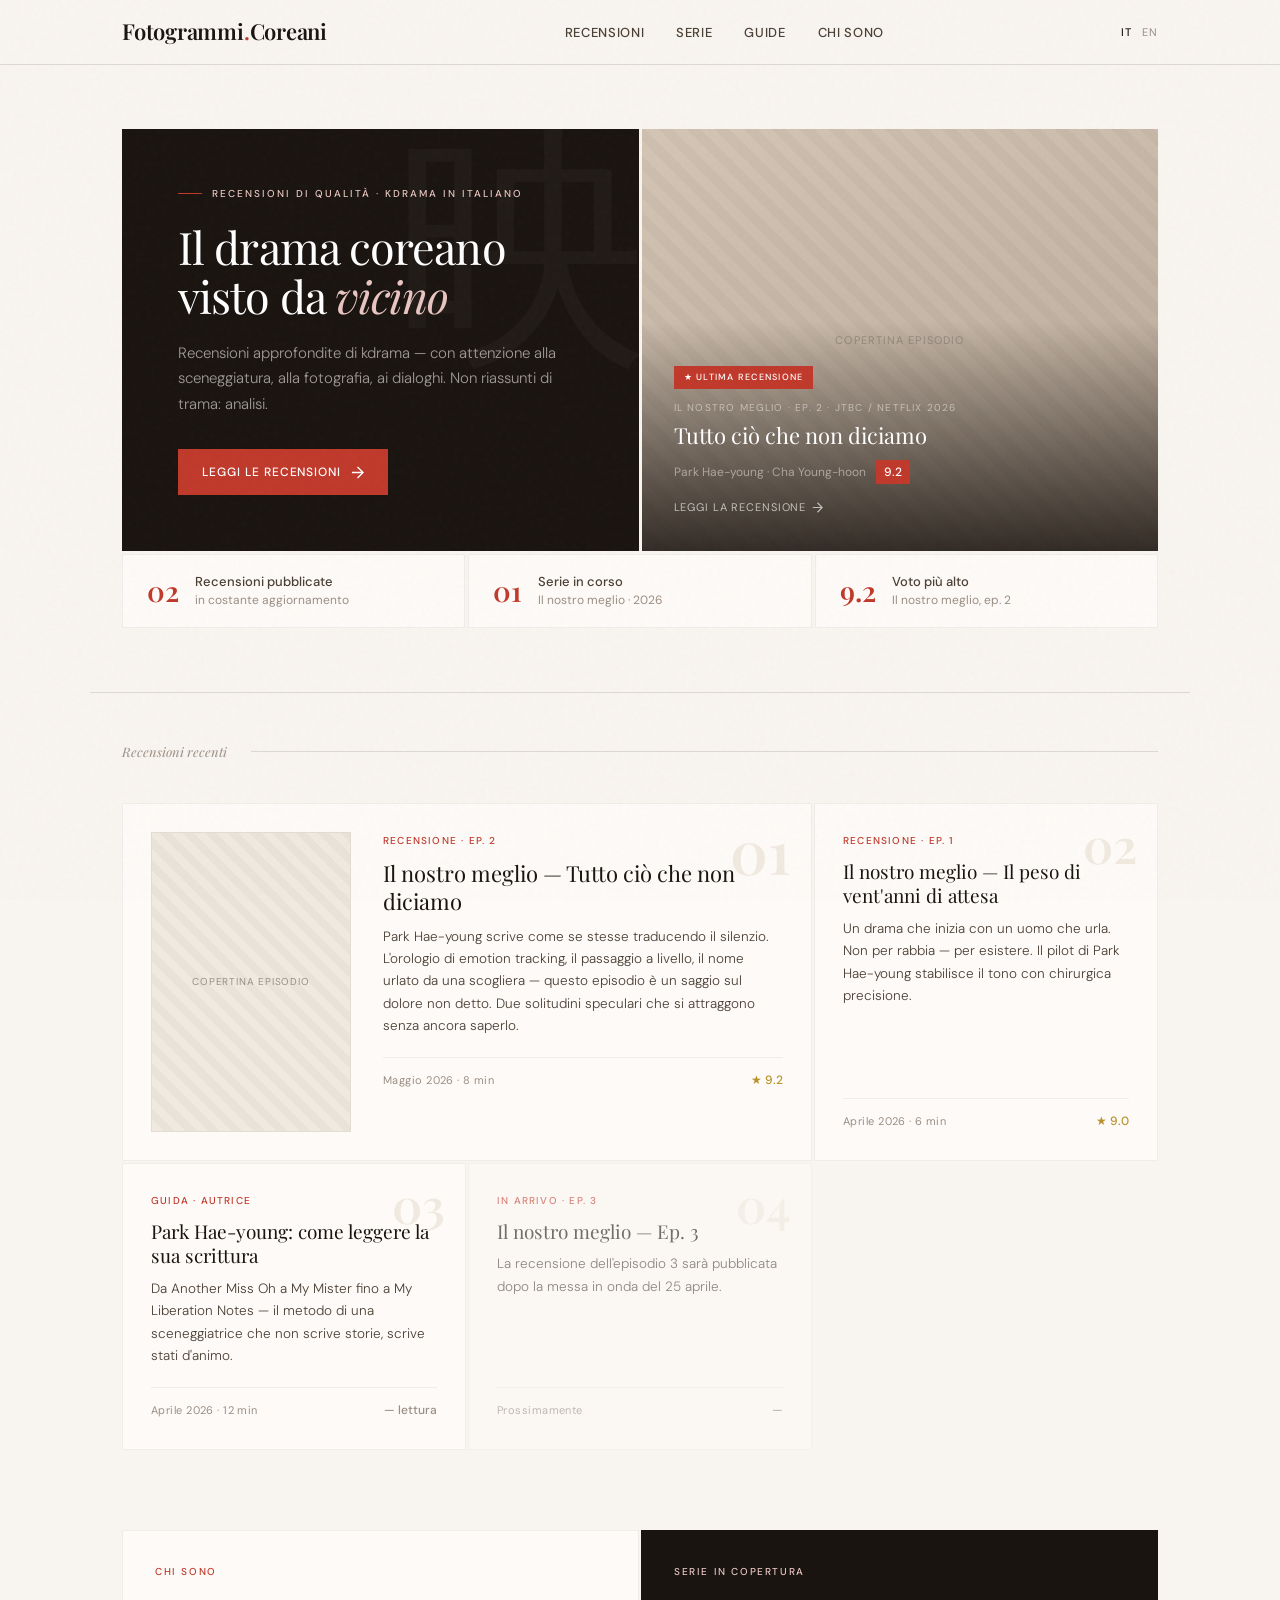
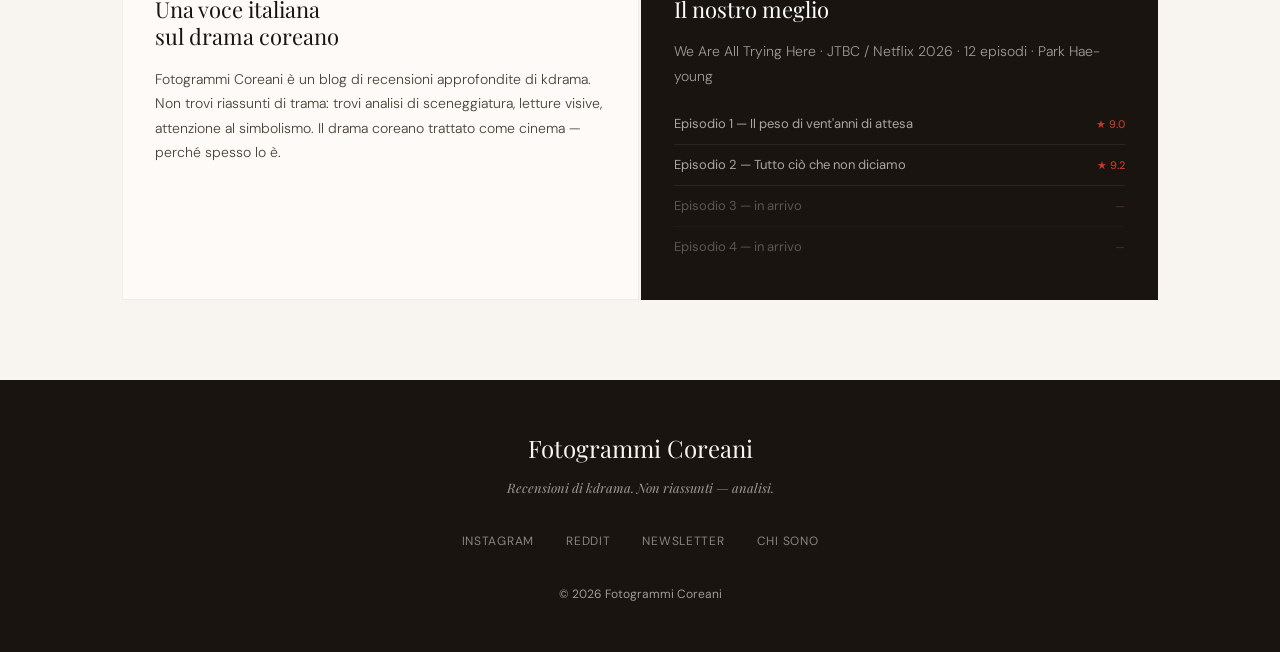
==== index.html @ 049b04e5 "Riorganizzata cartella recensioni" ====
<!DOCTYPE html>
<html lang="it">
<head>
<meta charset="UTF-8">
<meta name="viewport" content="width=device-width, initial-scale=1.0">
<title>Fotogrammi Coreani — Recensioni kdrama</title>
<link rel="preconnect" href="https://fonts.googleapis.com">
<link href="https://fonts.googleapis.com/css2?family=Playfair+Display:ital,wght@0,400;0,600;1,400&family=DM+Sans:wght@300;400;500&display=swap" rel="stylesheet">
<style>
  :root {
    --ink: #1a1410;
    --ink-soft: #4a3f35;
    --ink-muted: #9a8e84;
    --paper: #f8f4ef;
    --paper-warm: #f0e9df;
    --paper-card: #fdfaf7;
    --accent: #c0392b;
    --accent-soft: #e8c5c0;
    --accent-faint: #faf0ee;
    --gold: #b8922a;
    --gold-faint: #f7f0e0;
    --border: rgba(26,20,16,0.12);
    --border-soft: rgba(26,20,16,0.06);
  }

  *, *::before, *::after { box-sizing: border-box; margin: 0; padding: 0; }
  html { scroll-behavior: smooth; }

  body {
    font-family: 'DM Sans', sans-serif;
    background: var(--paper);
    color: var(--ink);
    font-size: 16px;
    line-height: 1.7;
    -webkit-font-smoothing: antialiased;
  }

  /* noise */
  body::before {
    content: '';
    position: fixed;
    inset: 0;
    background-image: url("data:image/svg+xml,%3Csvg viewBox='0 0 200 200' xmlns='http://www.w3.org/2000/svg'%3E%3Cfilter id='n'%3E%3CfeTurbulence type='fractalNoise' baseFrequency='0.85' numOctaves='4' stitchTiles='stitch'/%3E%3C/filter%3E%3Crect width='100%25' height='100%25' filter='url(%23n)' opacity='0.035'/%3E%3C/svg%3E");
    pointer-events: none;
    z-index: 999;
    opacity: 0.6;
  }

  /* ── HEADER ── */
  .site-header {
    border-bottom: 1px solid var(--border);
    background: var(--paper);
    position: sticky;
    top: 0;
    z-index: 100;
    backdrop-filter: blur(8px);
  }

  .header-inner {
    max-width: 1100px;
    margin: 0 auto;
    padding: 0 2rem;
    display: flex;
    align-items: center;
    justify-content: space-between;
    height: 64px;
  }

  .site-logo {
    font-family: 'Playfair Display', serif;
    font-size: 22px;
    font-weight: 600;
    color: var(--ink);
    text-decoration: none;
    letter-spacing: -0.01em;
  }
  .site-logo span { color: var(--accent); }

  .site-nav { display: flex; gap: 2rem; list-style: none; }
  .site-nav a {
    font-size: 13px;
    font-weight: 500;
    color: var(--ink-soft);
    text-decoration: none;
    letter-spacing: 0.05em;
    text-transform: uppercase;
    transition: color 0.2s;
  }
  .site-nav a:hover { color: var(--accent); }


  .lang-switch-top {
    display: flex;
    align-items: center;
    gap: 10px;
  }

  .lang-switch-top a {
    font-size: 11px;
    letter-spacing: 0.08em;
    text-transform: uppercase;
    text-decoration: none;
    color: var(--ink-muted);
    transition: color 0.2s;
  }

  .lang-switch-top a:hover {
    color: var(--accent);
  }

  .lang-switch-top .active {
    color: var(--ink);
    font-weight: 500;
  }


  /* ── HERO ── */
  .hero {
    max-width: 1100px;
    margin: 0 auto;
    padding: 4rem 2rem 0;
  }

  .hero-top {
    display: grid;
    grid-template-columns: 1fr 1fr;
    gap: 3px;
    margin-bottom: 3px;
  }

  /* left: testo editoriale */
  .hero-text {
    background: var(--ink);
    color: var(--paper);
    padding: 3.5rem;
    display: flex;
    flex-direction: column;
    justify-content: flex-end;
    min-height: 420px;
    position: relative;
    overflow: hidden;
  }

  .hero-text::before {
    content: '映';
    position: absolute;
    top: -0.1em;
    right: -0.05em;
    font-family: 'Playfair Display', serif;
    font-size: 16rem;
    color: rgba(255,255,255,0.03);
    line-height: 1;
    pointer-events: none;
    user-select: none;
  }

  .hero-eyebrow {
    font-size: 10px;
    letter-spacing: 0.2em;
    text-transform: uppercase;
    color: var(--accent-soft);
    font-weight: 500;
    margin-bottom: 1.25rem;
    display: flex;
    align-items: center;
    gap: 10px;
    opacity: 0;
    animation: fadeUp 0.7s 0.1s ease forwards;
  }

  .hero-eyebrow::before {
    content: '';
    display: inline-block;
    width: 24px;
    height: 1px;
    background: var(--accent);
  }

  .hero-title {
    font-family: 'Playfair Display', serif;
    font-size: clamp(2.2rem, 3.5vw, 3.2rem);
    font-weight: 400;
    line-height: 1.1;
    color: #fff;
    letter-spacing: -0.02em;
    margin-bottom: 1.25rem;
    opacity: 0;
    animation: fadeUp 0.7s 0.2s ease forwards;
  }

  .hero-title em {
    font-style: italic;
    color: var(--accent-soft);
  }

  .hero-desc {
    font-size: 15px;
    color: rgba(248,244,239,0.6);
    line-height: 1.7;
    font-weight: 300;
    max-width: 400px;
    margin-bottom: 2rem;
    opacity: 0;
    animation: fadeUp 0.7s 0.3s ease forwards;
  }

  .hero-cta {
    display: inline-flex;
    align-items: center;
    gap: 10px;
    background: var(--accent);
    color: white;
    text-decoration: none;
    font-size: 12px;
    font-weight: 500;
    letter-spacing: 0.08em;
    text-transform: uppercase;
    padding: 13px 24px;
    transition: background 0.2s, transform 0.15s;
    align-self: flex-start;
    opacity: 0;
    animation: fadeUp 0.7s 0.4s ease forwards;
  }
  .hero-cta:hover { background: #a93226; transform: translateY(-1px); }
  .hero-cta svg { width: 13px; height: 13px; }

  /* right: immagine in primo piano */
  .hero-featured {
    position: relative;
    background: var(--paper-warm);
    overflow: hidden;
    min-height: 420px;
    display: flex;
    flex-direction: column;
    justify-content: flex-end;
    opacity: 0;
    animation: fadeUp 0.7s 0.25s ease forwards;
  }

  .hero-featured-img {
    position: absolute;
    inset: 0;
    display: flex;
    align-items: center;
    justify-content: center;
    background: linear-gradient(160deg, #d4c5b5 0%, #b8a898 100%);
  }

  /* pattern diagonale come nel file originale */
  .hero-featured-img::after {
    content: '';
    position: absolute;
    inset: 0;
    background: repeating-linear-gradient(
      45deg,
      transparent,
      transparent 10px,
      rgba(26,20,16,0.03) 10px,
      rgba(26,20,16,0.03) 20px
    );
  }

  .hero-featured-img-label {
    font-size: 11px;
    color: var(--ink-muted);
    letter-spacing: 0.1em;
    text-transform: uppercase;
    z-index: 1;
    position: relative;
  }

  .hero-featured-overlay {
    position: relative;
    z-index: 2;
    background: linear-gradient(to top, rgba(26,20,16,0.85) 0%, transparent 100%);
    padding: 2.5rem 2rem 2rem;
  }

  .featured-pill {
    display: inline-block;
    background: var(--accent);
    color: white;
    font-size: 9px;
    letter-spacing: 0.14em;
    text-transform: uppercase;
    font-weight: 500;
    padding: 4px 10px;
    margin-bottom: 10px;
  }

  .featured-series {
    font-size: 10px;
    letter-spacing: 0.12em;
    text-transform: uppercase;
    color: rgba(248,244,239,0.55);
    margin-bottom: 6px;
  }

  .featured-ep-title {
    font-family: 'Playfair Display', serif;
    font-size: 22px;
    font-weight: 400;
    line-height: 1.25;
    color: #fff;
    margin-bottom: 10px;
  }

  .featured-meta {
    font-size: 12px;
    color: rgba(248,244,239,0.5);
    display: flex;
    align-items: center;
    gap: 10px;
  }

  .featured-score-badge {
    background: var(--accent);
    color: white;
    font-size: 12px;
    font-weight: 500;
    padding: 2px 8px;
  }

  .featured-read-link {
    display: inline-flex;
    align-items: center;
    gap: 6px;
    margin-top: 14px;
    font-size: 11px;
    letter-spacing: 0.08em;
    text-transform: uppercase;
    color: rgba(248,244,239,0.7);
    text-decoration: none;
    transition: color 0.2s;
  }
  .featured-read-link:hover { color: #fff; }
  .featured-read-link svg { width: 11px; height: 11px; }

  /* ── STRIP NUMERI ── */
  .hero-strip {
    display: grid;
    grid-template-columns: repeat(3, 1fr);
    gap: 3px;
    margin-bottom: 4rem;
  }

  .strip-cell {
    background: var(--paper-card);
    border: 1px solid var(--border-soft);
    padding: 1.1rem 1.5rem;
    display: flex;
    align-items: center;
    gap: 1rem;
  }

  .strip-num {
    font-family: 'Playfair Display', serif;
    font-size: 28px;
    font-weight: 600;
    color: var(--accent);
    line-height: 1;
    flex-shrink: 0;
  }

  .strip-label {
    font-size: 12px;
    color: var(--ink-muted);
    line-height: 1.4;
  }

  .strip-label strong {
    display: block;
    font-size: 13px;
    font-weight: 500;
    color: var(--ink-soft);
    margin-bottom: 1px;
  }

  /* ── SECTION DIVIDER ── */
  .section-divider {
    max-width: 1100px;
    margin: 0 auto;
    padding: 0 2rem;
    border-top: 1px solid var(--border);
    display: flex;
    align-items: center;
    gap: 1.5rem;
    padding-top: 3rem;
    margin-top: 1rem;
    margin-bottom: 2.5rem;
  }

  .section-divider h2 {
    font-family: 'Playfair Display', serif;
    font-size: 13px;
    font-weight: 400;
    font-style: italic;
    color: var(--ink-muted);
    white-space: nowrap;
  }

  .section-divider::after {
    content: '';
    flex: 1;
    height: 1px;
    background: var(--border);
  }

  /* ── GRIGLIA RECENSIONI ── */
  .reviews-grid {
    max-width: 1100px;
    margin: 0 auto;
    padding: 0 2rem 5rem;
    display: grid;
    grid-template-columns: repeat(3, 1fr);
    gap: 2px;
  }

  /* card grande (prima card, a tutta larghezza su 2 colonne) */
  .card {
    background: var(--paper-card);
    border: 1px solid var(--border-soft);
    padding: 1.75rem;
    position: relative;
    transition: transform 0.2s, box-shadow 0.2s;
    cursor: pointer;
    text-decoration: none;
    color: inherit;
    display: flex;
    flex-direction: column;
  }

  .card:hover {
    transform: translateY(-3px);
    box-shadow: 0 8px 32px rgba(26,20,16,0.1);
    z-index: 2;
  }

  .card--wide {
    grid-column: span 2;
    flex-direction: row;
    gap: 2rem;
    align-items: flex-start;
  }

  .card--wide .card-image-block {
    flex-shrink: 0;
    width: 200px;
    aspect-ratio: 2/3;
    background: var(--paper-warm);
    border: 1px solid var(--border-soft);
    display: flex;
    align-items: center;
    justify-content: center;
    position: relative;
    overflow: hidden;
  }

  .card--wide .card-image-block::after {
    content: '';
    position: absolute;
    inset: 0;
    background: repeating-linear-gradient(
      45deg,
      transparent,
      transparent 8px,
      rgba(26,20,16,0.03) 8px,
      rgba(26,20,16,0.03) 16px
    );
  }

  .card-image-label {
    font-size: 10px;
    color: var(--ink-muted);
    letter-spacing: 0.08em;
    text-transform: uppercase;
    z-index: 1;
    position: relative;
    text-align: center;
    padding: 0 0.5rem;
  }

  .card--wide .card-content { flex: 1; display: flex; flex-direction: column; }

  .card-num {
    font-family: 'Playfair Display', serif;
    font-size: 48px;
    font-weight: 600;
    color: var(--paper-warm);
    position: absolute;
    top: 1rem;
    right: 1.25rem;
    line-height: 1;
    user-select: none;
  }

  .card--wide .card-num { font-size: 60px; }

  .card-tag {
    font-size: 10px;
    letter-spacing: 0.12em;
    text-transform: uppercase;
    color: var(--accent);
    font-weight: 500;
    margin-bottom: 10px;
  }

  .card-title {
    font-family: 'Playfair Display', serif;
    font-size: 19px;
    line-height: 1.3;
    margin-bottom: 10px;
    color: var(--ink);
    font-weight: 400;
  }

  .card--wide .card-title { font-size: 22px; }

  .card-excerpt {
    font-size: 13.5px;
    color: var(--ink-soft);
    line-height: 1.65;
    font-weight: 300;
    margin-bottom: 1.25rem;
    flex: 1;
  }

  .card-footer {
    display: flex;
    align-items: center;
    justify-content: space-between;
    border-top: 1px solid var(--border-soft);
    padding-top: 12px;
    margin-top: auto;
  }

  .card-meta {
    font-size: 11px;
    color: var(--ink-muted);
    letter-spacing: 0.04em;
  }

  .card-score {
    font-size: 12px;
    font-weight: 500;
    color: var(--gold);
  }
  .card-score::before { content: '★ '; }

  /* card senza voto */
  .card-score--none { color: var(--ink-muted); }
  .card-score--none::before { content: ''; }

  /* ── ASIDE: chi sono + serie ── */
  .home-aside {
    max-width: 1100px;
    margin: 0 auto 5rem;
    padding: 0 2rem;
    display: grid;
    grid-template-columns: 1fr 1fr;
    gap: 2px;
  }

  .aside-block {
    background: var(--paper-card);
    border: 1px solid var(--border-soft);
    padding: 2rem;
  }

  .aside-block--dark {
    background: var(--ink);
    color: var(--paper);
  }

  .aside-label {
    font-size: 10px;
    letter-spacing: 0.16em;
    text-transform: uppercase;
    color: var(--accent);
    font-weight: 500;
    margin-bottom: 1rem;
  }

  .aside-block--dark .aside-label { color: var(--accent-soft); }

  .aside-title {
    font-family: 'Playfair Display', serif;
    font-size: 22px;
    font-weight: 400;
    line-height: 1.25;
    margin-bottom: 1rem;
    color: var(--ink);
  }

  .aside-block--dark .aside-title { color: #fff; }

  .aside-text {
    font-size: 14px;
    line-height: 1.75;
    color: var(--ink-soft);
    font-weight: 300;
  }

  .aside-block--dark .aside-text { color: rgba(248,244,239,0.6); }

  .aside-series-list { list-style: none; margin-top: 1rem; }
  .aside-series-list li {
    display: flex;
    justify-content: space-between;
    align-items: center;
    font-size: 13px;
    padding: 9px 0;
    border-bottom: 1px solid var(--border-soft);
    color: var(--ink-soft);
  }
  .aside-block--dark .aside-series-list li { border-color: rgba(255,255,255,0.07); color: rgba(248,244,239,0.65); }
  .aside-series-list li:last-child { border-bottom: none; }
  .aside-series-ep {
    font-size: 11px;
    color: var(--accent);
    font-weight: 500;
  }

  /* ── FOOTER ── */
  .site-footer {
    background: var(--ink);
    color: rgba(248,244,239,0.6);
    padding: 3rem 2rem;
    text-align: center;
  }
  .footer-logo { font-family: 'Playfair Display', serif; font-size: 24px; color: var(--paper); margin-bottom: 0.5rem; }
  .footer-tagline { font-size: 13px; margin-bottom: 2rem; font-style: italic; font-family: 'Playfair Display', serif; }
  .footer-links { display: flex; justify-content: center; gap: 2rem; margin-bottom: 2rem; }
  .footer-links a { font-size: 12px; color: rgba(248,244,239,0.5); text-decoration: none; letter-spacing: 0.06em; text-transform: uppercase; }
  .footer-links a:hover { color: var(--paper); }
  .footer-copy { font-size: 12px; }

  /* ── ANIMAZIONI ── */
  @keyframes fadeUp {
    from { opacity: 0; transform: translateY(16px); }
    to   { opacity: 1; transform: translateY(0); }
  }

  /* ── RESPONSIVE ── */
  @media (max-width: 900px) {
    .hero-top { grid-template-columns: 1fr; }
    .hero-featured { min-height: 320px; }
    .hero-strip { grid-template-columns: 1fr 1fr; }
    .reviews-grid { grid-template-columns: 1fr; }
    .card--wide { grid-column: span 1; flex-direction: column; }
    .card--wide .card-image-block { width: 100%; aspect-ratio: 16/9; }
    .home-aside { grid-template-columns: 1fr; }
  }

  @media (max-width: 600px) {
    .site-nav { display: none; }
    .hero-strip { grid-template-columns: 1fr; }
    .hero-text { padding: 2.5rem; min-height: 340px; }

    .header-inner {
      gap: 1rem;
    }
  }
</style>
</head>
<body>

<!-- ═══ HEADER ═══ -->
<header class="site-header">
  <div class="header-inner">
    <a href="#" class="site-logo">Fotogrammi<span>.</span>Coreani</a>

    <nav>
      <ul class="site-nav">
        <li><a href="#recensioni">Recensioni</a></li>
        <li><a href="#serie">Serie</a></li>
        <li><a href="#">Guide</a></li>
        <li><a href="#">Chi sono</a></li>
      </ul>
    </nav>

    <div class="lang-switch-top">
      <a href="index.html" class="active">IT</a>
      <a href="en/index.html">EN</a>
    </div>
  </div>
</header>

<!-- ═══ HERO ═══ -->
<section class="hero">

  <div class="hero-top">

    <!-- colonna sinistra: manifesto editoriale -->
    <div class="hero-text">
      <p class="hero-eyebrow">Recensioni di qualità · kdrama in italiano</p>
      <h1 class="hero-title">Il drama coreano<br>visto da <em>vicino</em></h1>
      <p class="hero-desc">Recensioni approfondite di kdrama — con attenzione alla sceneggiatura, alla fotografia, ai dialoghi. Non riassunti di trama: analisi.</p>
      <a href="#recensioni" class="hero-cta">
        Leggi le recensioni
        <svg viewBox="0 0 14 14" fill="none" stroke="currentColor" stroke-width="1.5"><path d="M1 7h12M7 1l6 6-6 6"/></svg>
      </a>
    </div>

    <!-- colonna destra: ultima recensione in primo piano -->
    <a href="recensioni/recensioni:il-nostro-meglio/ep2.html" class="hero-featured" style="text-decoration:none;">
      <div class="hero-featured-img">
        <span class="hero-featured-img-label">Copertina episodio</span>
      </div>
      <div class="hero-featured-overlay">
        <div class="featured-pill">★ Ultima recensione</div>
        <div class="featured-series">Il nostro meglio · Ep. 2 · JTBC / Netflix 2026</div>
        <h2 class="featured-ep-title">Tutto ciò che non diciamo</h2>
        <div class="featured-meta">
          Park Hae-young · Cha Young-hoon
          <span class="featured-score-badge">9.2</span>
        </div>
        <span class="featured-read-link">
          Leggi la recensione
          <svg viewBox="0 0 14 14" fill="none" stroke="currentColor" stroke-width="1.5"><path d="M1 7h12M7 1l6 6-6 6"/></svg>
        </span>
      </div>
    </a>

  </div>

  <!-- strip numeri blog -->
  <div class="hero-strip">
    <div class="strip-cell">
      <div class="strip-num">02</div>
      <div class="strip-label"><strong>Recensioni pubblicate</strong>in costante aggiornamento</div>
    </div>
    <div class="strip-cell">
      <div class="strip-num">01</div>
      <div class="strip-label"><strong>Serie in corso</strong>Il nostro meglio · 2026</div>
    </div>
    <div class="strip-cell">
      <div class="strip-num">9.2</div>
      <div class="strip-label"><strong>Voto più alto</strong>Il nostro meglio, ep. 2</div>
    </div>
  </div>

</section>

<!-- ═══ RECENSIONI ═══ -->
<div class="section-divider" id="recensioni">
  <h2>Recensioni recenti</h2>
</div>

<div class="reviews-grid">

  <!-- card grande: ep. 2 -->
  <a href="recensioni/recensioni:il-nostro-meglio/ep2.html" class="card card--wide">
    <div class="card-image-block">
      <span class="card-image-label">Copertina episodio</span>
    </div>
    <div class="card-content">
      <span class="card-num">01</span>
      <p class="card-tag">Recensione · Ep. 2</p>
      <h2 class="card-title">Il nostro meglio — Tutto ciò che non diciamo</h2>
      <p class="card-excerpt">Park Hae-young scrive come se stesse traducendo il silenzio. L'orologio di emotion tracking, il passaggio a livello, il nome urlato da una scogliera — questo episodio è un saggio sul dolore non detto. Due solitudini speculari che si attraggono senza ancora saperlo.</p>
      <div class="card-footer">
        <span class="card-meta">Maggio 2026 · 8 min</span>
        <span class="card-score">9.2</span>
      </div>
    </div>
  </a>

  <!-- card piccola: ep. 1 -->
  <a href="recensioni/il-nostro-meglio/ep1.html" class="card">
    <span class="card-num">02</span>
    <p class="card-tag">Recensione · Ep. 1</p>
    <h2 class="card-title">Il nostro meglio — Il peso di vent'anni di attesa</h2>
    <p class="card-excerpt">Un drama che inizia con un uomo che urla. Non per rabbia — per esistere. Il pilot di Park Hae-young stabilisce il tono con chirurgica precisione.</p>
    <div class="card-footer">
      <span class="card-meta">Aprile 2026 · 6 min</span>
      <span class="card-score">9.0</span>
    </div>
  </a>

  <!-- card piccola: guida -->
  <a href="#" class="card">
    <span class="card-num">03</span>
    <p class="card-tag">Guida · Autrice</p>
    <h2 class="card-title">Park Hae-young: come leggere la sua scrittura</h2>
    <p class="card-excerpt">Da Another Miss Oh a My Mister fino a My Liberation Notes — il metodo di una sceneggiatrice che non scrive storie, scrive stati d'animo.</p>
    <div class="card-footer">
      <span class="card-meta">Aprile 2026 · 12 min</span>
      <span class="card-score card-score--none">— lettura</span>
    </div>
  </a>

  <!-- card piccola: prossimamente -->
  <a href="#" class="card" style="opacity:0.6; cursor:default; pointer-events:none;">
    <span class="card-num">04</span>
    <p class="card-tag">In arrivo · Ep. 3</p>
    <h2 class="card-title">Il nostro meglio — Ep. 3</h2>
    <p class="card-excerpt">La recensione dell'episodio 3 sarà pubblicata dopo la messa in onda del 25 aprile.</p>
    <div class="card-footer">
      <span class="card-meta">Prossimamente</span>
      <span class="card-score card-score--none">—</span>
    </div>
  </a>

</div>

<!-- ═══ CHI SONO + SERIE IN CORSO ═══ -->
<div class="home-aside" id="serie">

  <!-- chi sono -->
  <div class="aside-block">
    <p class="aside-label">Chi sono</p>
    <h2 class="aside-title">Una voce italiana<br>sul drama coreano</h2>
    <p class="aside-text">Fotogrammi Coreani è un blog di recensioni approfondite di kdrama. Non trovi riassunti di trama: trovi analisi di sceneggiatura, letture visive, attenzione al simbolismo. Il drama coreano trattato come cinema — perché spesso lo è.</p>
  </div>

  <!-- serie in corso -->
  <div class="aside-block aside-block--dark">
    <p class="aside-label">Serie in copertura</p>
    <h2 class="aside-title" style="color:#fff;">Il nostro meglio</h2>
    <p class="aside-text">We Are All Trying Here · JTBC / Netflix 2026 · 12 episodi · Park Hae-young</p>
    <ul class="aside-series-list">
      <li>Episodio 1 — Il peso di vent'anni di attesa <span class="aside-series-ep">★ 9.0</span></li>
      <li>Episodio 2 — Tutto ciò che non diciamo <span class="aside-series-ep">★ 9.2</span></li>
      <li style="opacity:0.45;">Episodio 3 — in arrivo <span class="aside-series-ep">—</span></li>
      <li style="opacity:0.45;">Episodio 4 — in arrivo <span class="aside-series-ep">—</span></li>
    </ul>
  </div>

</div>

<!-- ═══ FOOTER ═══ -->
<footer class="site-footer">
  <div class="footer-logo">Fotogrammi Coreani</div>
  <p class="footer-tagline">Recensioni di kdrama. Non riassunti — analisi.</p>
  <div class="footer-links">
    <a href="#">Instagram</a>
    <a href="#">Reddit</a>
    <a href="#">Newsletter</a>
    <a href="#">Chi sono</a>
  </div>
  <p class="footer-copy">© 2026 Fotogrammi Coreani</p>
</footer>

</body>
</html>
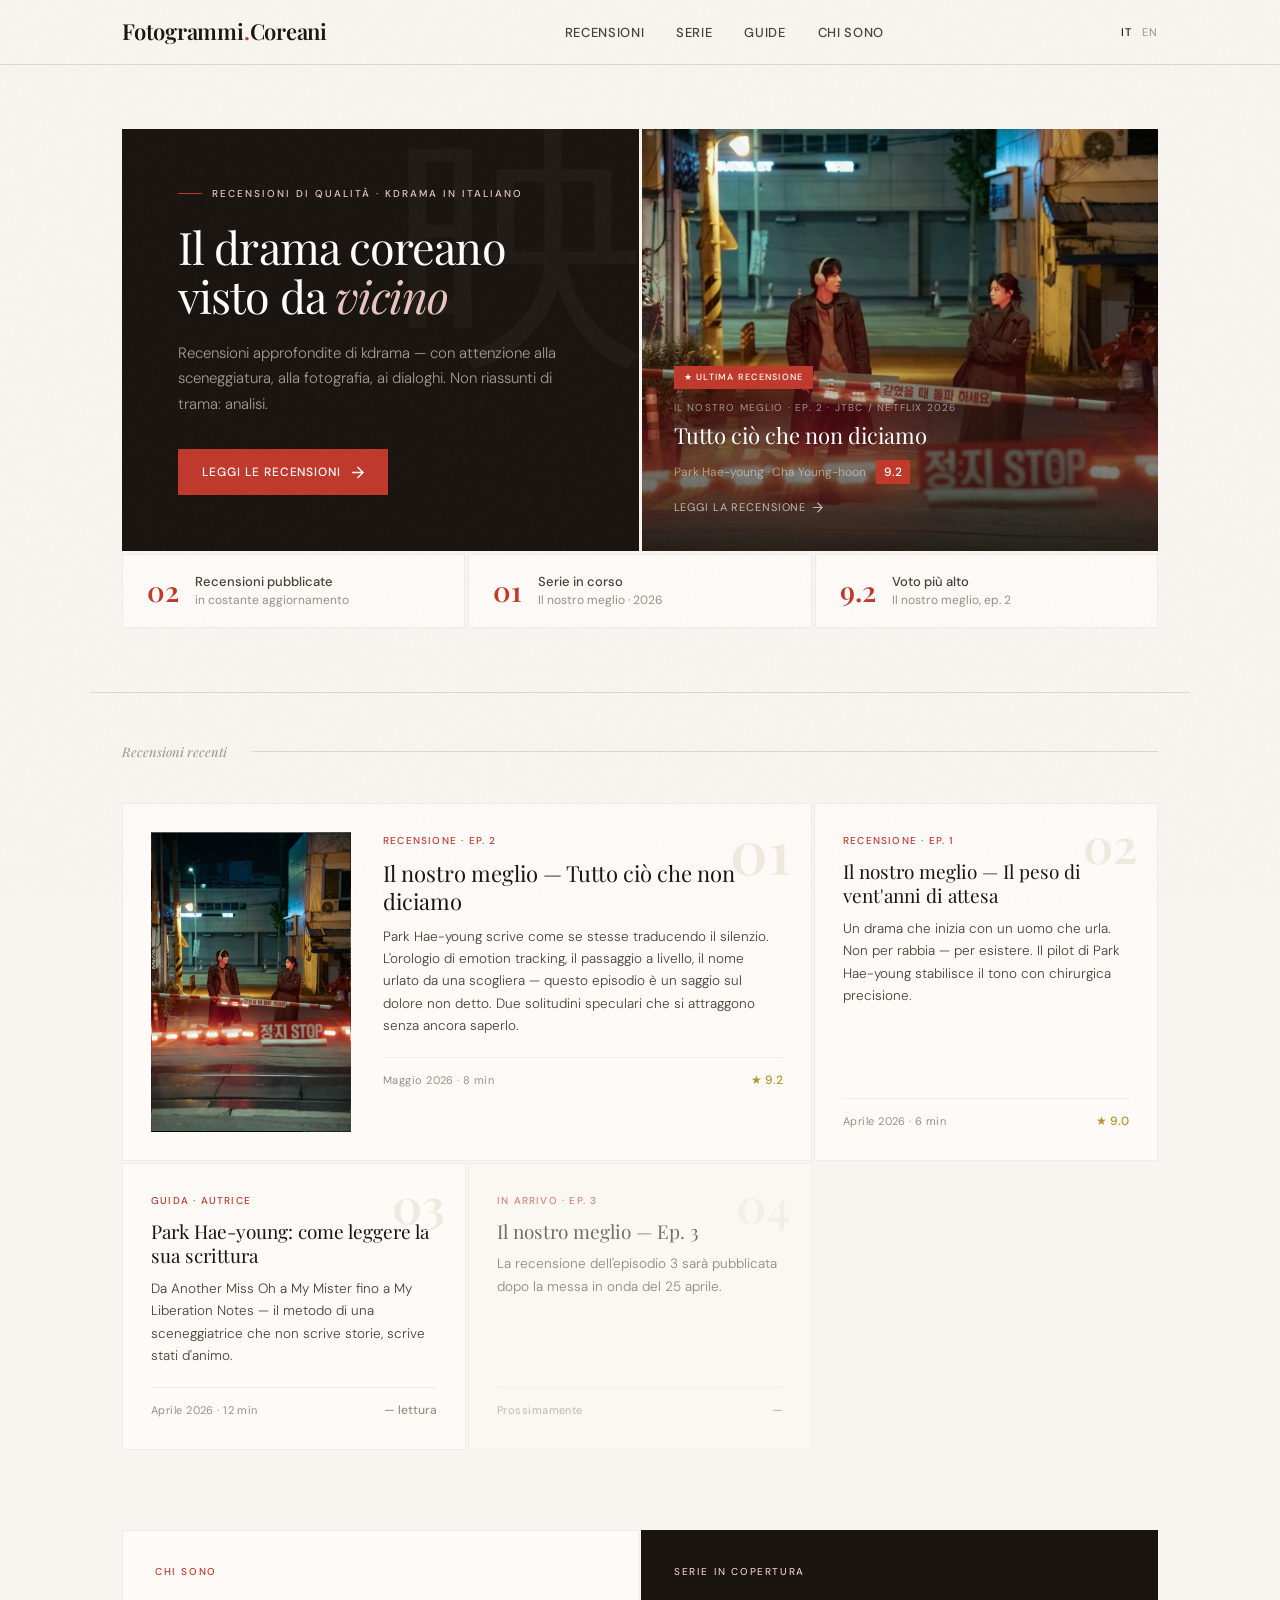
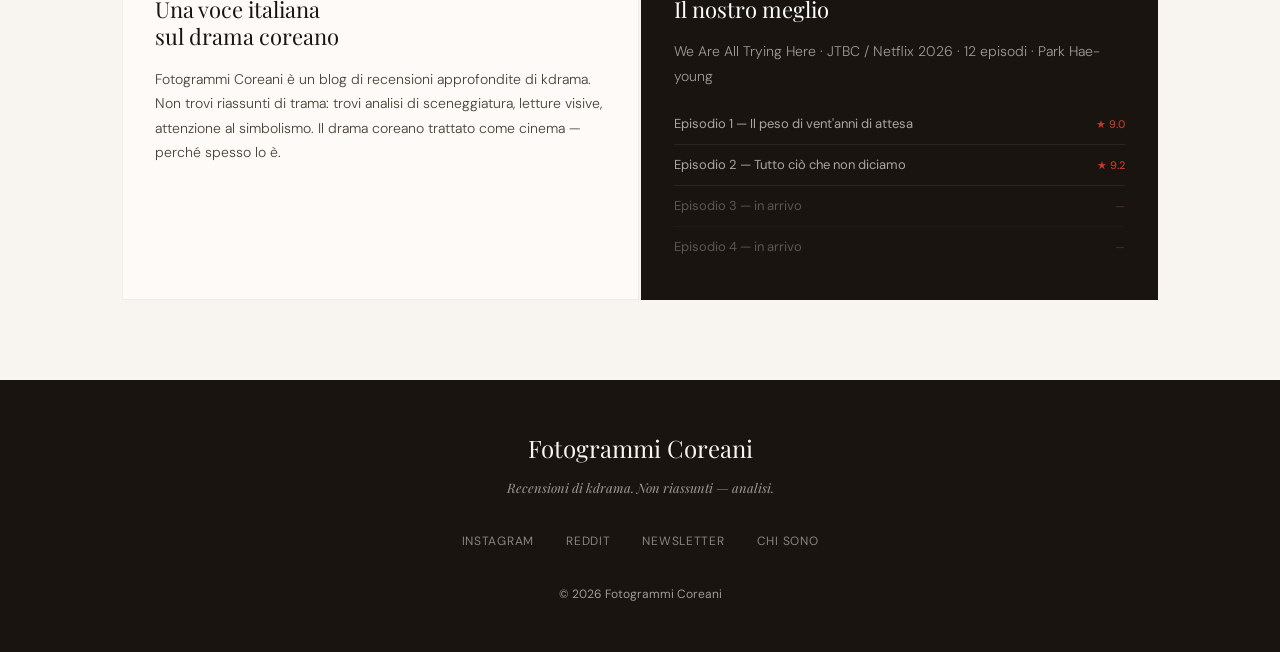
==== commit 9355c461: "update homepage" ====
--- a/index.html
+++ b/index.html
@@ -704,8 +704,12 @@
 
     <!-- colonna destra: ultima recensione in primo piano -->
     <a href="recensioni/recensioni:il-nostro-meglio/ep2.html" class="hero-featured" style="text-decoration:none;">
-      <div class="hero-featured-img">
-        <span class="hero-featured-img-label">Copertina episodio</span>
+      <div class="hero-featured-img"
+           style="
+          background-image:url('images/scenes/passaggio-a-livello.jpg');
+          background-size:cover;
+          background-position:center;
+          ">
       </div>
       <div class="hero-featured-overlay">
         <div class="featured-pill">★ Ultima recensione</div>
@@ -751,9 +755,13 @@
 
   <!-- card grande: ep. 2 -->
   <a href="recensioni/recensioni:il-nostro-meglio/ep2.html" class="card card--wide">
-    <div class="card-image-block">
-      <span class="card-image-label">Copertina episodio</span>
-    </div>
+<div class="card-image-block"
+     style="
+     background-image:url('images/scenes/passaggio-a-livello.jpg');
+     background-size:cover;
+     background-position:center;
+     ">
+</div>
     <div class="card-content">
       <span class="card-num">01</span>
       <p class="card-tag">Recensione · Ep. 2</p>
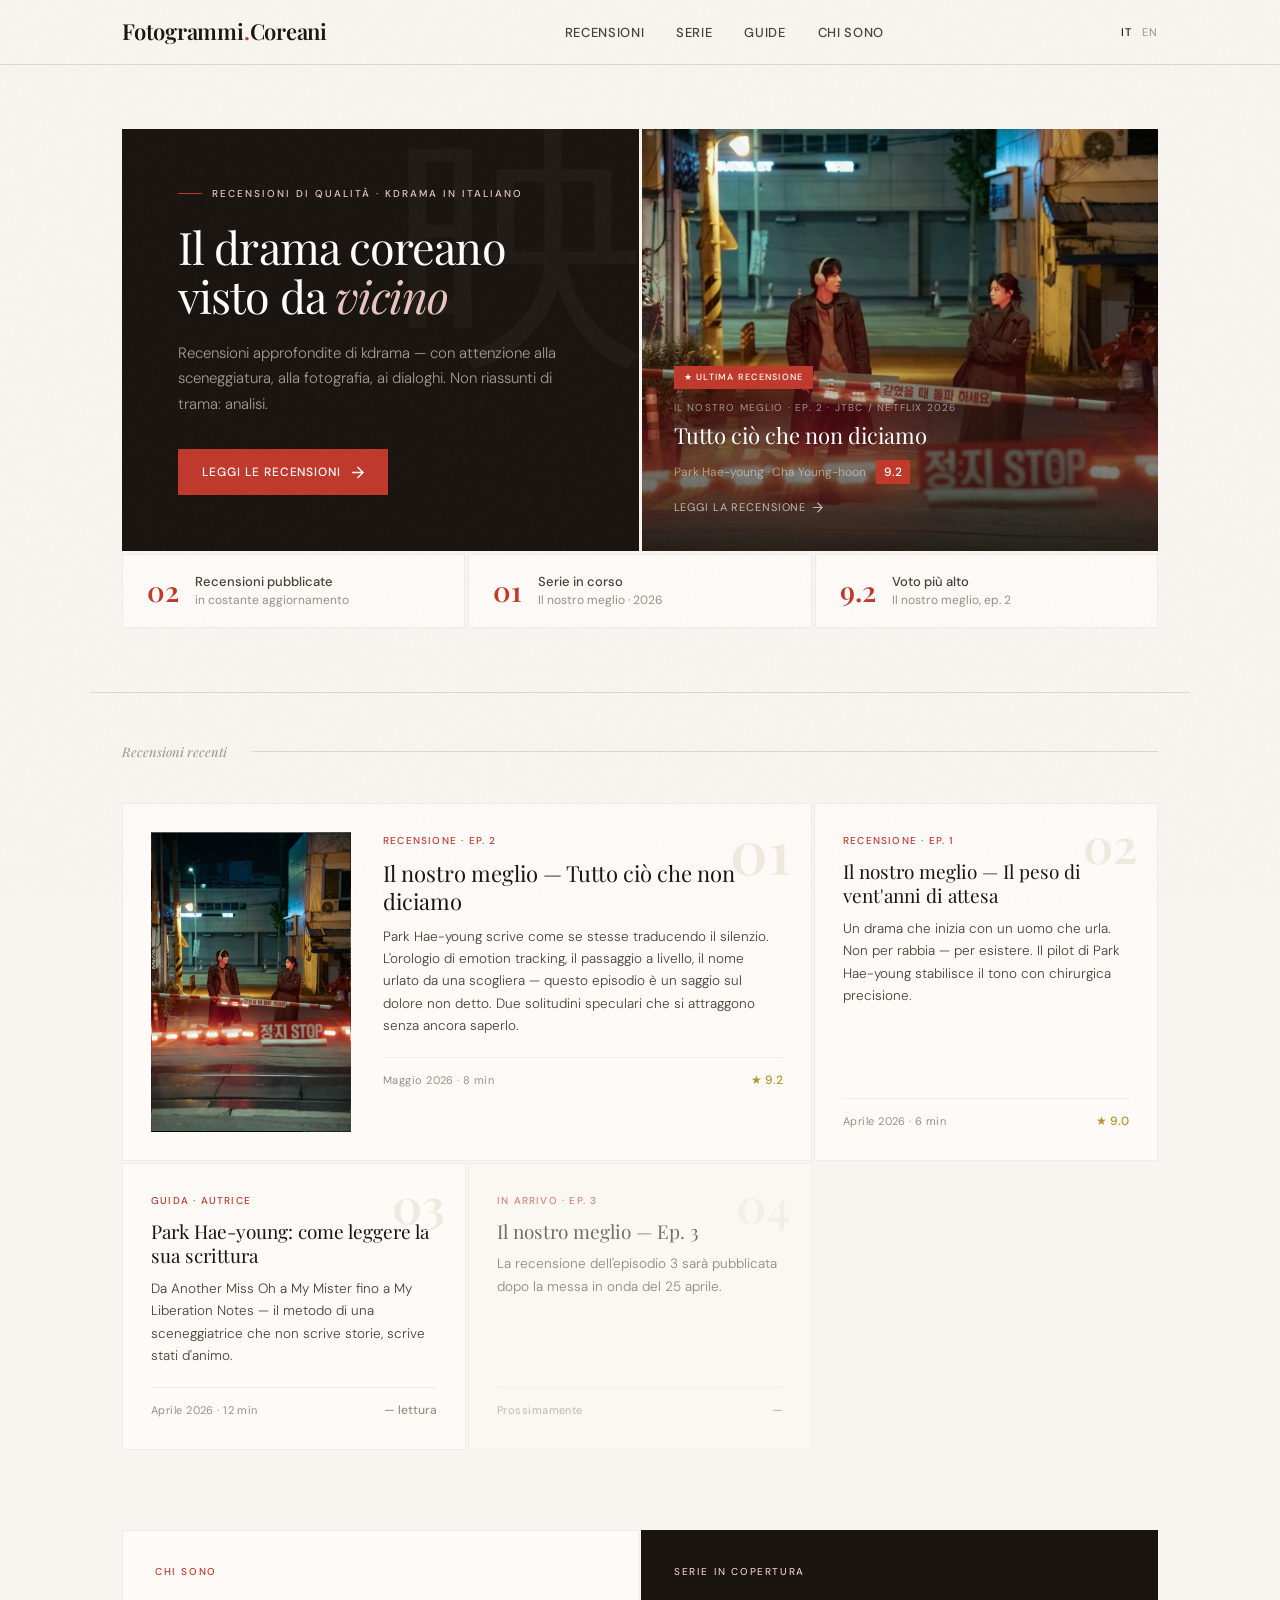
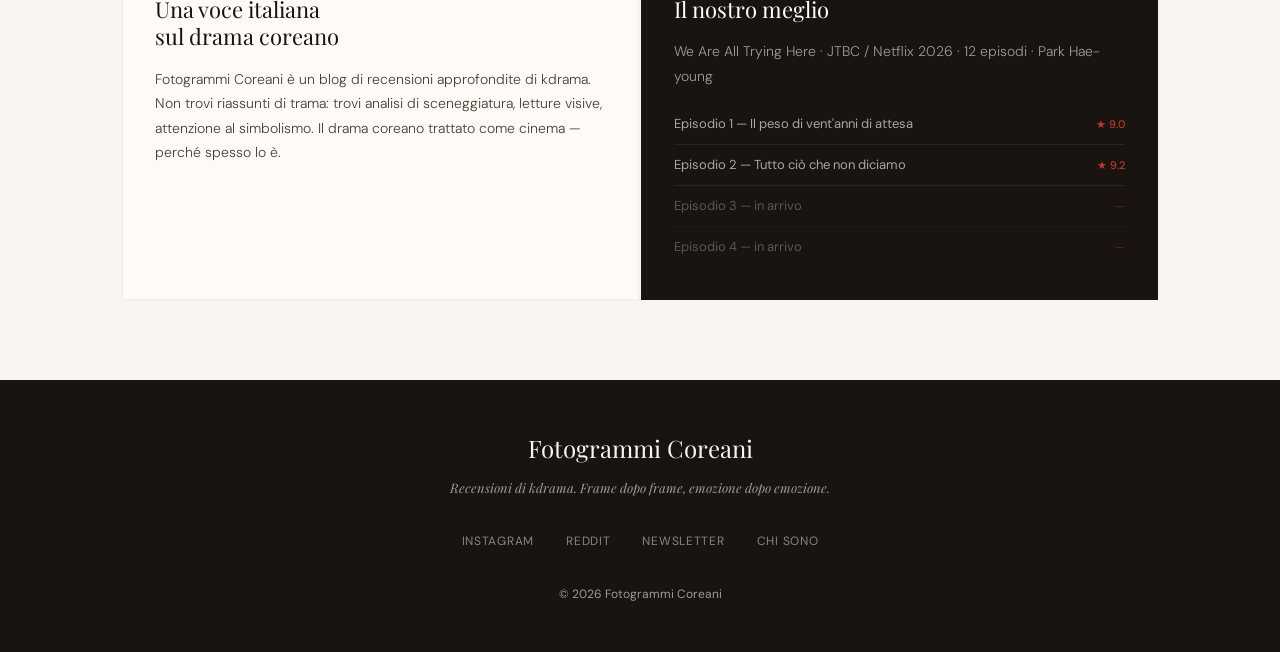
==== commit 2f0b9a64: "update homepage" ====
--- a/index.html
+++ b/index.html
@@ -840,7 +840,7 @@
 <!-- ═══ FOOTER ═══ -->
 <footer class="site-footer">
   <div class="footer-logo">Fotogrammi Coreani</div>
-  <p class="footer-tagline">Recensioni di kdrama. Non riassunti — analisi.</p>
+  <p class="footer-tagline">Recensioni di kdrama. Frame dopo frame, emozione dopo emozione.</p>
   <div class="footer-links">
     <a href="#">Instagram</a>
     <a href="#">Reddit</a>
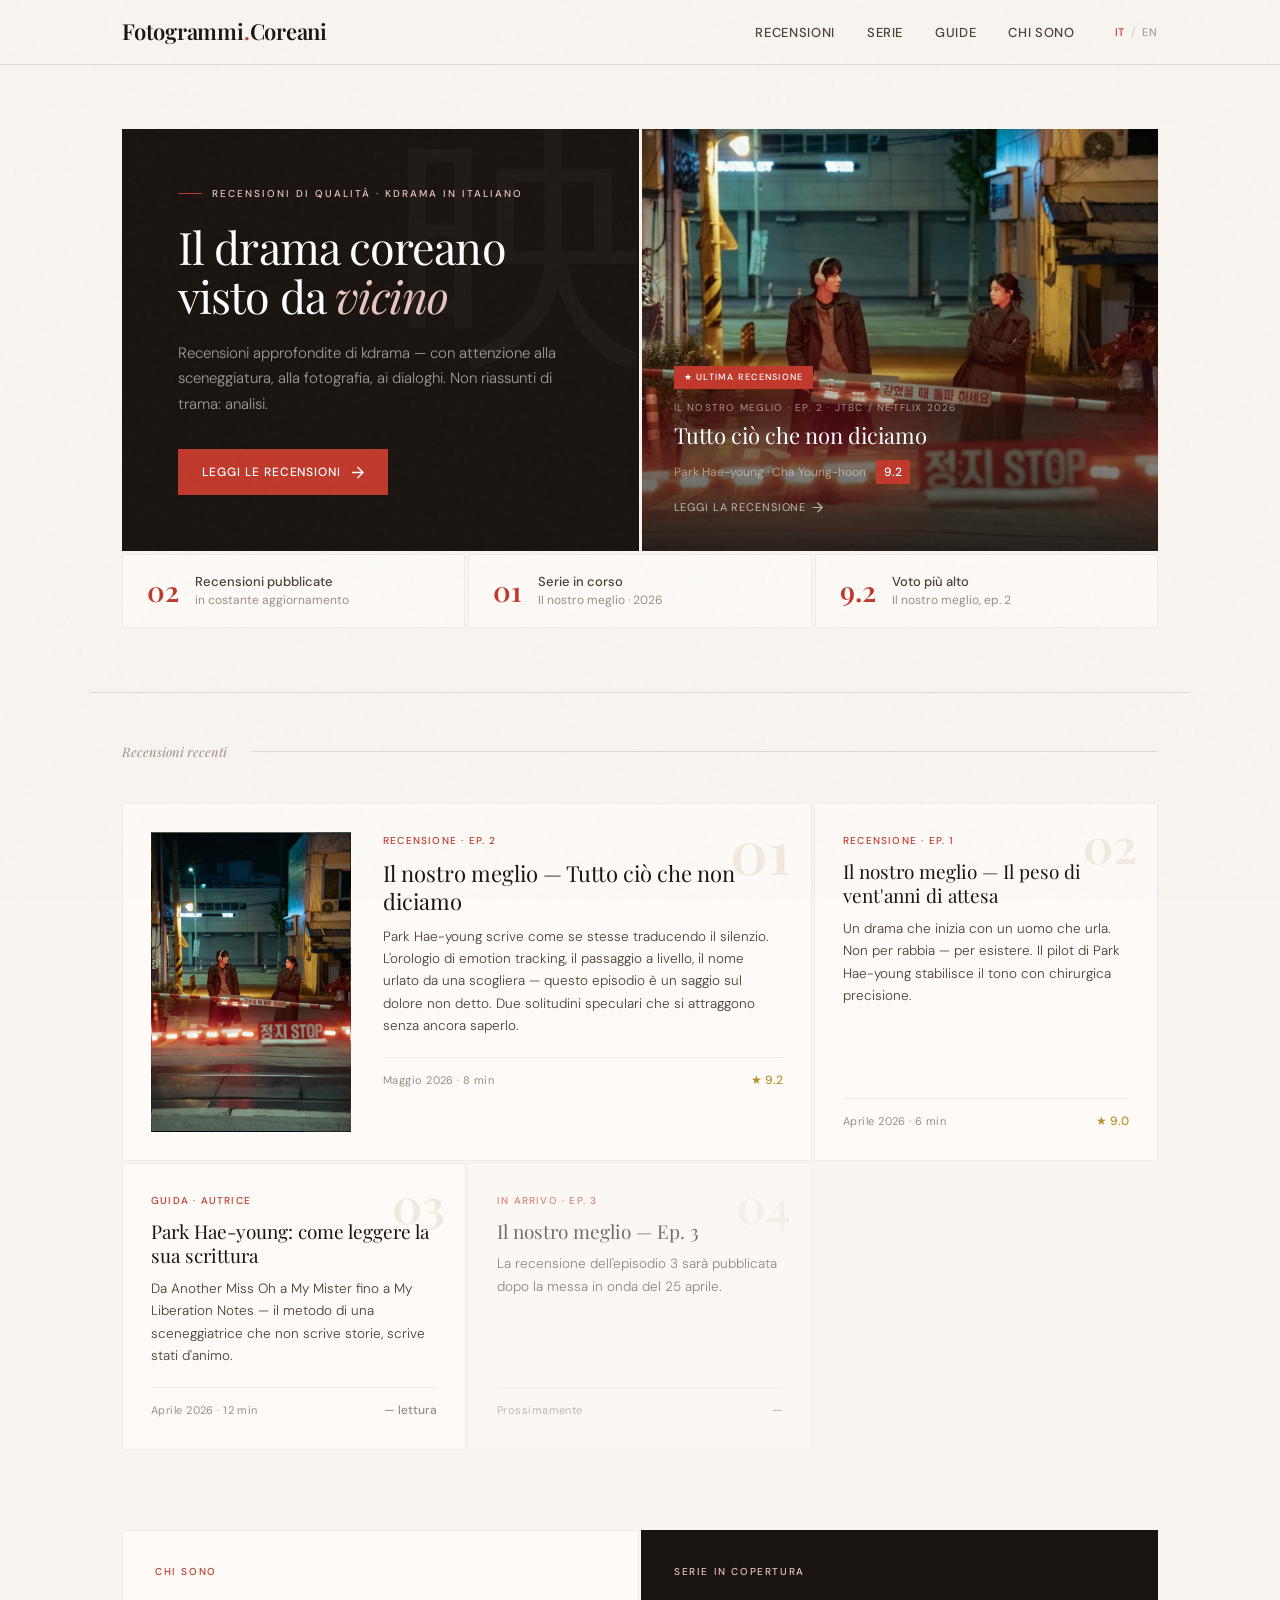
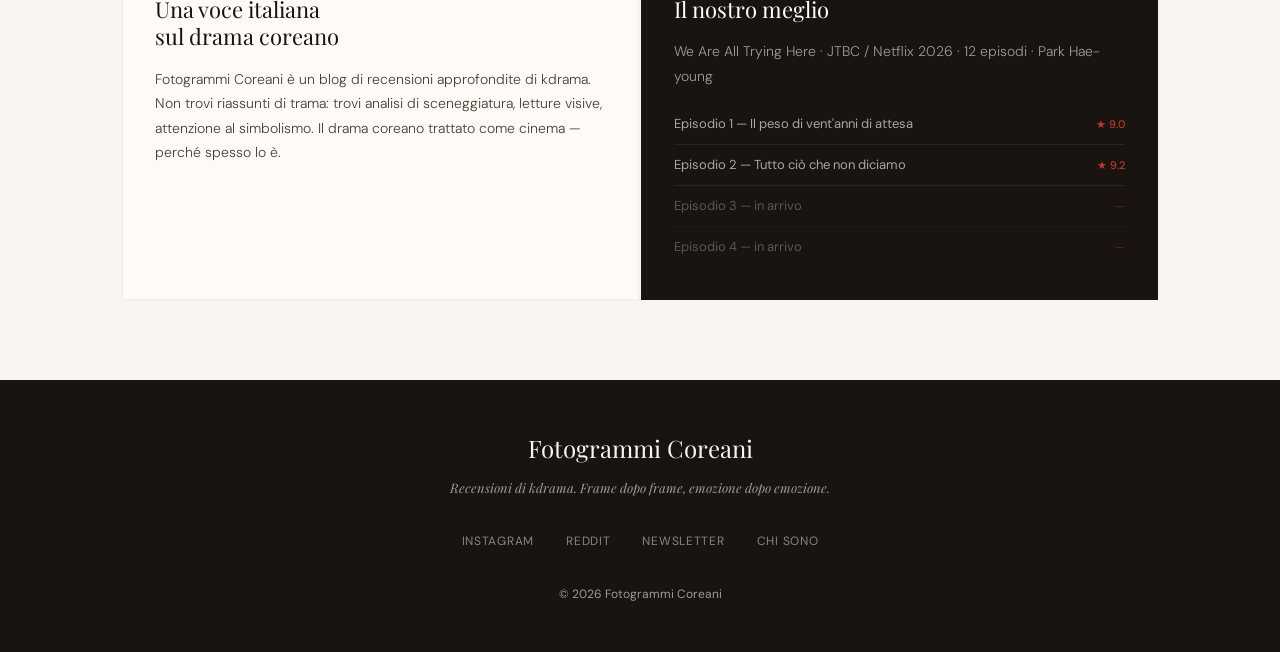
==== commit ac6192bd: "update homepage" ====
--- a/index.html
+++ b/index.html
@@ -88,31 +88,40 @@
   }
   .site-nav a:hover { color: var(--accent); }
 
-
-  .lang-switch-top {
-    display: flex;
-    align-items: center;
-    gap: 10px;
-  }
-
-  .lang-switch-top a {
-    font-size: 11px;
-    letter-spacing: 0.08em;
-    text-transform: uppercase;
-    text-decoration: none;
-    color: var(--ink-muted);
-    transition: color 0.2s;
-  }
-
-  .lang-switch-top a:hover {
-    color: var(--accent);
-  }
-
-  .lang-switch-top .active {
-    color: var(--ink);
-    font-weight: 500;
-  }
-
+.nav-wrapper {
+  display: flex;
+  align-items: center;
+  gap: 2.5rem;
+}
+
+.lang-switch {
+  display: flex;
+  align-items: center;
+  gap: 6px;
+  font-size: 11px;
+  letter-spacing: 0.08em;
+  text-transform: uppercase;
+}
+
+.lang-switch a {
+  color: var(--ink-muted);
+  text-decoration: none;
+  transition: color 0.2s;
+}
+
+.lang-switch a:hover {
+  color: var(--accent);
+}
+
+.lang-switch .active-lang {
+  color: var(--accent);
+  font-weight: 500;
+}
+
+.lang-switch span {
+  color: var(--ink-muted);
+  opacity: 0.5;
+}
 
   /* ── HERO ── */
   .hero {
@@ -670,19 +679,20 @@
   <div class="header-inner">
     <a href="#" class="site-logo">Fotogrammi<span>.</span>Coreani</a>
 
-    <nav>
-      <ul class="site-nav">
-        <li><a href="#recensioni">Recensioni</a></li>
-        <li><a href="#serie">Serie</a></li>
-        <li><a href="#">Guide</a></li>
-        <li><a href="#">Chi sono</a></li>
-      </ul>
-    </nav>
-
-    <div class="lang-switch-top">
-      <a href="index.html" class="active">IT</a>
-      <a href="en/index.html">EN</a>
-    </div>
+<nav class="nav-wrapper">
+  <ul class="site-nav">
+    <li><a href="recensioni.html">Recensioni</a></li>
+    <li><a href="serie.html">Serie</a></li>
+    <li><a href="guide.html">Guide</a></li>
+    <li><a href="chi-sono.html">Chi sono</a></li>
+  </ul>
+
+  <div class="lang-switch">
+    <a href="index.html" class="active-lang">IT</a>
+    <span>/</span>
+    <a href="en/index.html">EN</a>
+  </div>
+</nav>
   </div>
 </header>
 
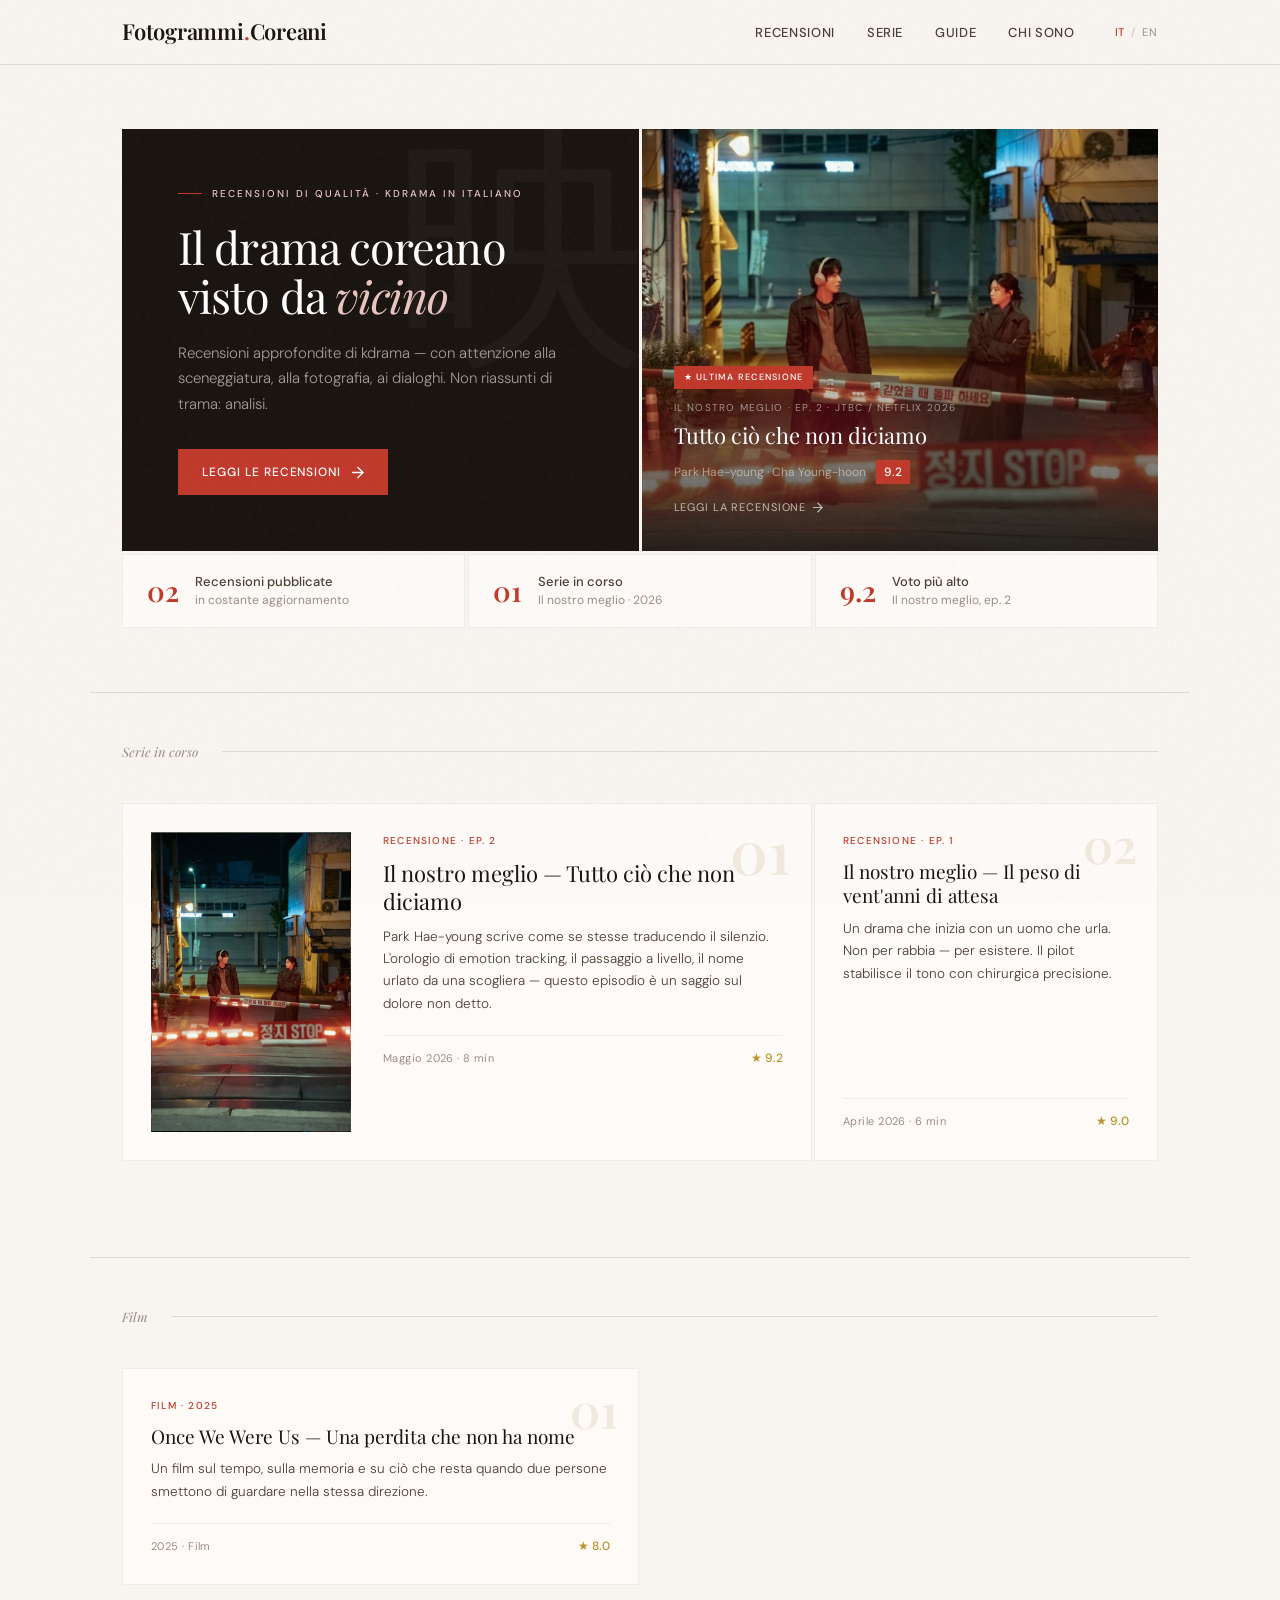
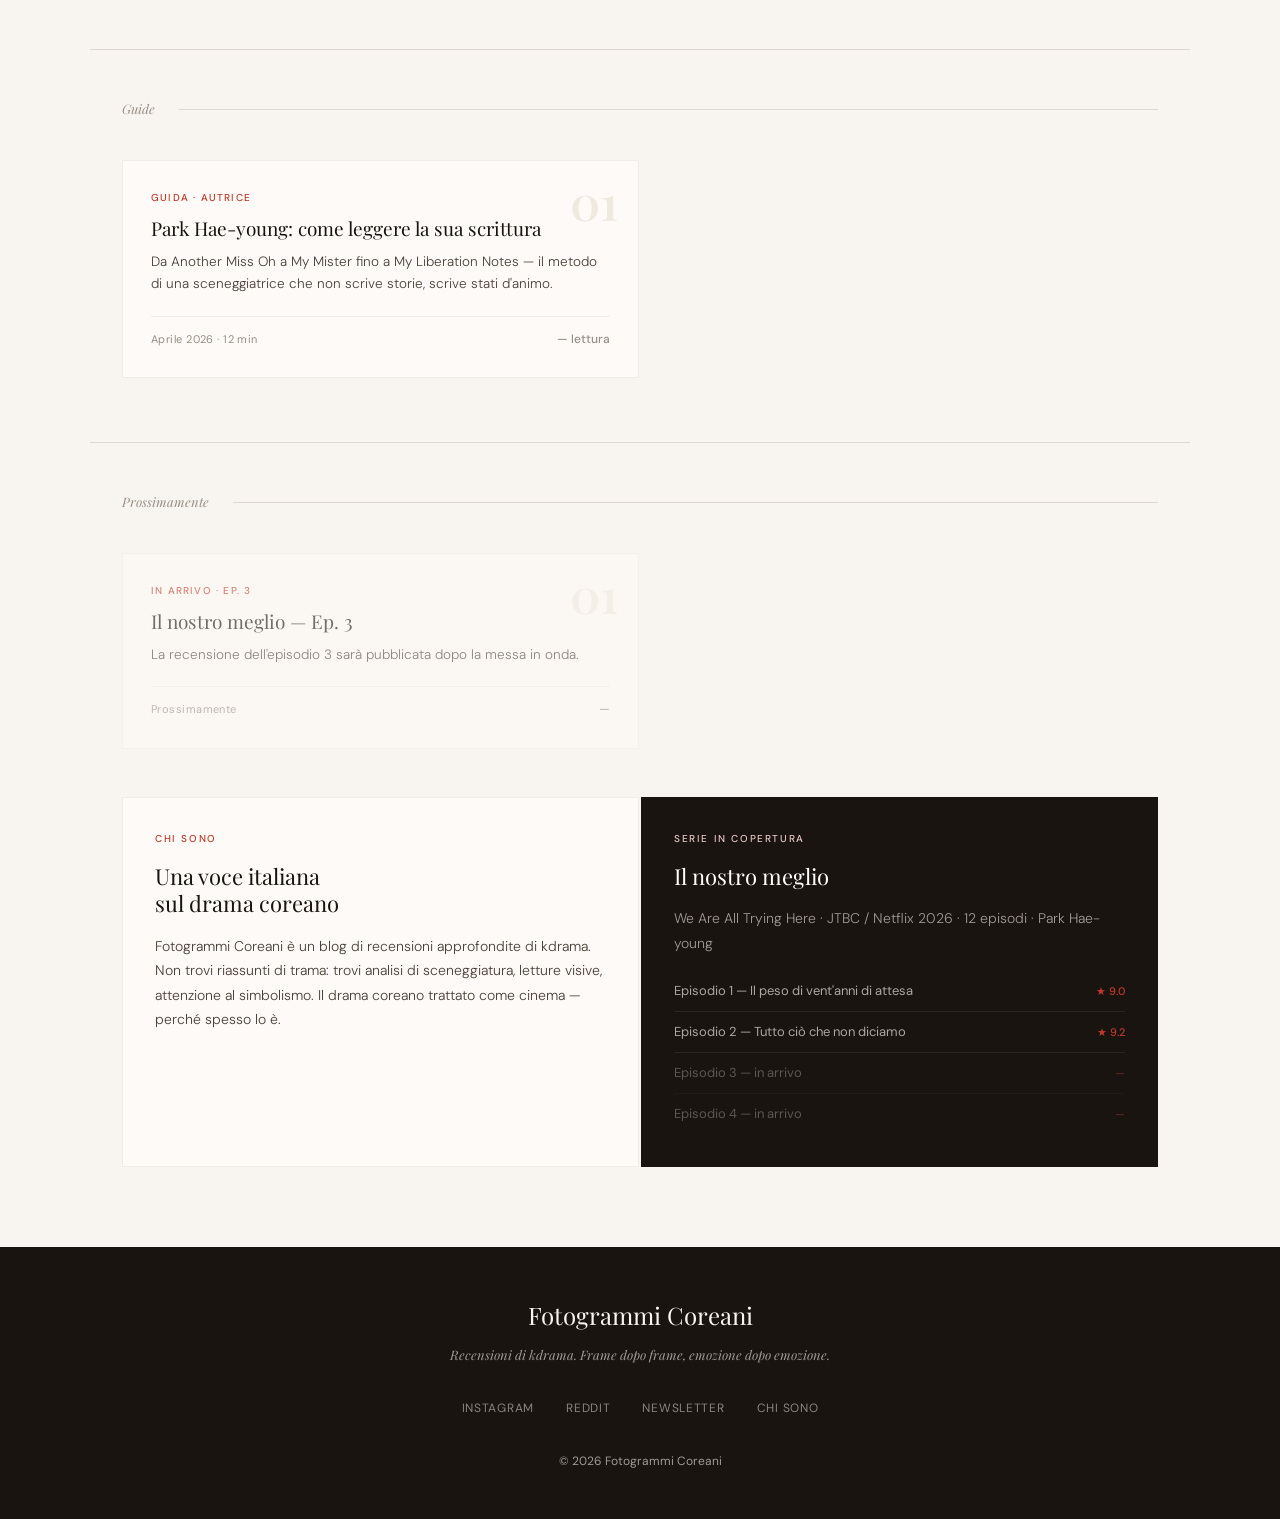
==== commit 9b4aa2c0: "update homepage" ====
--- a/index.html
+++ b/index.html
@@ -425,6 +425,16 @@
     gap: 2px;
   }
 
+  .reviews-grid--compact {
+  grid-template-columns: repeat(2, 1fr);
+  padding-bottom: 3rem;
+}
+
+.reviews-grid--single {
+  grid-template-columns: 1fr;
+  padding-bottom: 3rem;
+}
+
   /* card grande (prima card, a tutta larghezza su 2 colonne) */
   .card {
     background: var(--paper-card);
@@ -659,6 +669,9 @@
     .card--wide { grid-column: span 1; flex-direction: column; }
     .card--wide .card-image-block { width: 100%; aspect-ratio: 16/9; }
     .home-aside { grid-template-columns: 1fr; }
+    .reviews-grid--compact,
+.reviews-grid--single {
+  grid-template-columns: 1fr;
   }
 
   @media (max-width: 600px) {
@@ -757,26 +770,27 @@
 </section>
 
 <!-- ═══ RECENSIONI ═══ -->
+<!-- ═══ SERIE ═══ -->
 <div class="section-divider" id="recensioni">
-  <h2>Recensioni recenti</h2>
+  <h2>Serie in corso</h2>
 </div>
 
 <div class="reviews-grid">
 
   <!-- card grande: ep. 2 -->
   <a href="recensioni/recensioni:il-nostro-meglio/ep2.html" class="card card--wide">
-<div class="card-image-block"
-     style="
-     background-image:url('images/scenes/passaggio-a-livello.jpg');
-     background-size:cover;
-     background-position:center;
-     ">
-</div>
+    <div class="card-image-block"
+         style="
+         background-image:url('images/scenes/passaggio-a-livello.jpg');
+         background-size:cover;
+         background-position:center;
+         ">
+    </div>
     <div class="card-content">
       <span class="card-num">01</span>
       <p class="card-tag">Recensione · Ep. 2</p>
       <h2 class="card-title">Il nostro meglio — Tutto ciò che non diciamo</h2>
-      <p class="card-excerpt">Park Hae-young scrive come se stesse traducendo il silenzio. L'orologio di emotion tracking, il passaggio a livello, il nome urlato da una scogliera — questo episodio è un saggio sul dolore non detto. Due solitudini speculari che si attraggono senza ancora saperlo.</p>
+      <p class="card-excerpt">Park Hae-young scrive come se stesse traducendo il silenzio. L'orologio di emotion tracking, il passaggio a livello, il nome urlato da una scogliera — questo episodio è un saggio sul dolore non detto.</p>
       <div class="card-footer">
         <span class="card-meta">Maggio 2026 · 8 min</span>
         <span class="card-score">9.2</span>
@@ -789,16 +803,44 @@
     <span class="card-num">02</span>
     <p class="card-tag">Recensione · Ep. 1</p>
     <h2 class="card-title">Il nostro meglio — Il peso di vent'anni di attesa</h2>
-    <p class="card-excerpt">Un drama che inizia con un uomo che urla. Non per rabbia — per esistere. Il pilot di Park Hae-young stabilisce il tono con chirurgica precisione.</p>
+    <p class="card-excerpt">Un drama che inizia con un uomo che urla. Non per rabbia — per esistere. Il pilot stabilisce il tono con chirurgica precisione.</p>
     <div class="card-footer">
       <span class="card-meta">Aprile 2026 · 6 min</span>
       <span class="card-score">9.0</span>
     </div>
   </a>
 
-  <!-- card piccola: guida -->
+</div>
+
+<!-- ═══ FILM ═══ -->
+<div class="section-divider">
+  <h2>Film</h2>
+</div>
+
+<div class="reviews-grid reviews-grid--compact">
+
+  <a href="once-we-were-us.html" class="card">
+    <span class="card-num">01</span>
+    <p class="card-tag">Film · 2025</p>
+    <h2 class="card-title">Once We Were Us — Una perdita che non ha nome</h2>
+    <p class="card-excerpt">Un film sul tempo, sulla memoria e su ciò che resta quando due persone smettono di guardare nella stessa direzione.</p>
+    <div class="card-footer">
+      <span class="card-meta">2025 · Film</span>
+      <span class="card-score">8.0</span>
+    </div>
+  </a>
+
+</div>
+
+<!-- ═══ GUIDE ═══ -->
+<div class="section-divider">
+  <h2>Guide</h2>
+</div>
+
+<div class="reviews-grid reviews-grid--compact">
+
   <a href="#" class="card">
-    <span class="card-num">03</span>
+    <span class="card-num">01</span>
     <p class="card-tag">Guida · Autrice</p>
     <h2 class="card-title">Park Hae-young: come leggere la sua scrittura</h2>
     <p class="card-excerpt">Da Another Miss Oh a My Mister fino a My Liberation Notes — il metodo di una sceneggiatrice che non scrive storie, scrive stati d'animo.</p>
@@ -808,12 +850,20 @@
     </div>
   </a>
 
-  <!-- card piccola: prossimamente -->
+</div>
+
+<!-- ═══ PROSSIMAMENTE ═══ -->
+<div class="section-divider">
+  <h2>Prossimamente</h2>
+</div>
+
+<div class="reviews-grid reviews-grid--compact">
+
   <a href="#" class="card" style="opacity:0.6; cursor:default; pointer-events:none;">
-    <span class="card-num">04</span>
+    <span class="card-num">01</span>
     <p class="card-tag">In arrivo · Ep. 3</p>
     <h2 class="card-title">Il nostro meglio — Ep. 3</h2>
-    <p class="card-excerpt">La recensione dell'episodio 3 sarà pubblicata dopo la messa in onda del 25 aprile.</p>
+    <p class="card-excerpt">La recensione dell'episodio 3 sarà pubblicata dopo la messa in onda.</p>
     <div class="card-footer">
       <span class="card-meta">Prossimamente</span>
       <span class="card-score card-score--none">—</span>
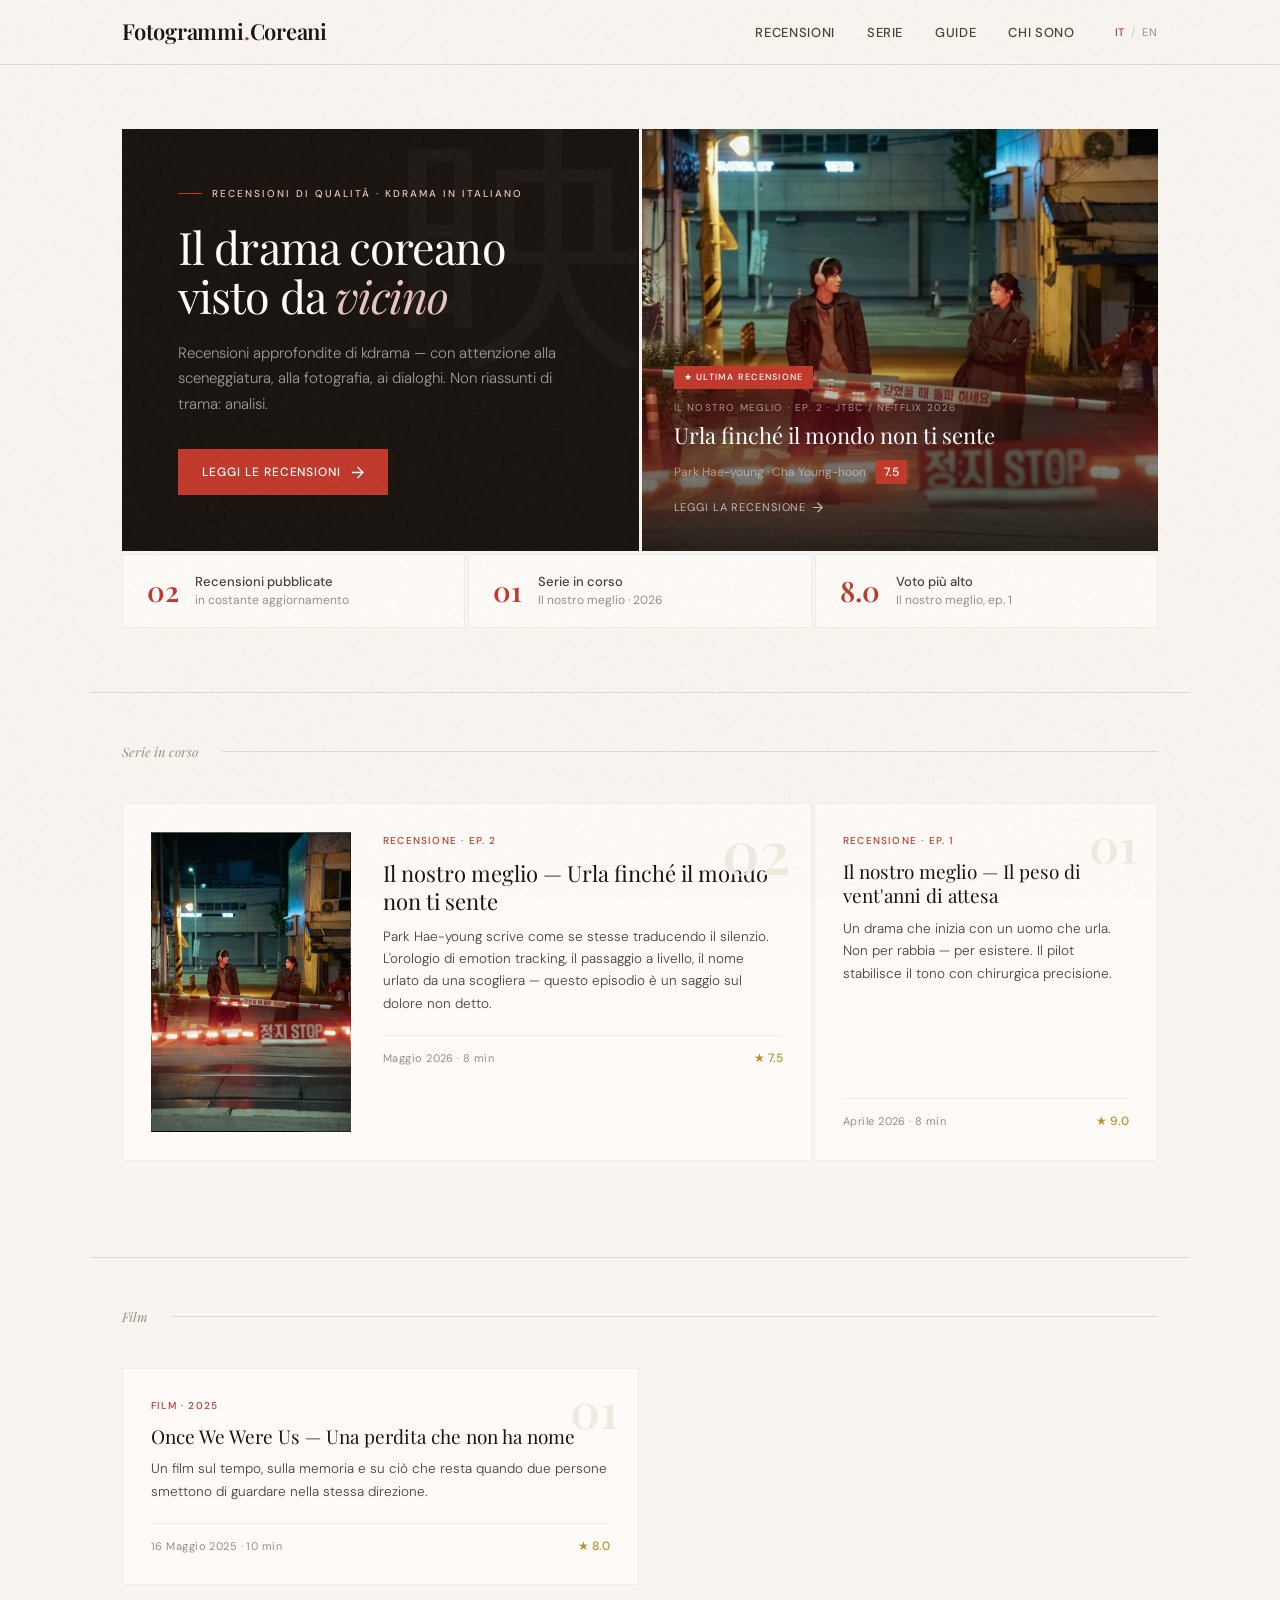
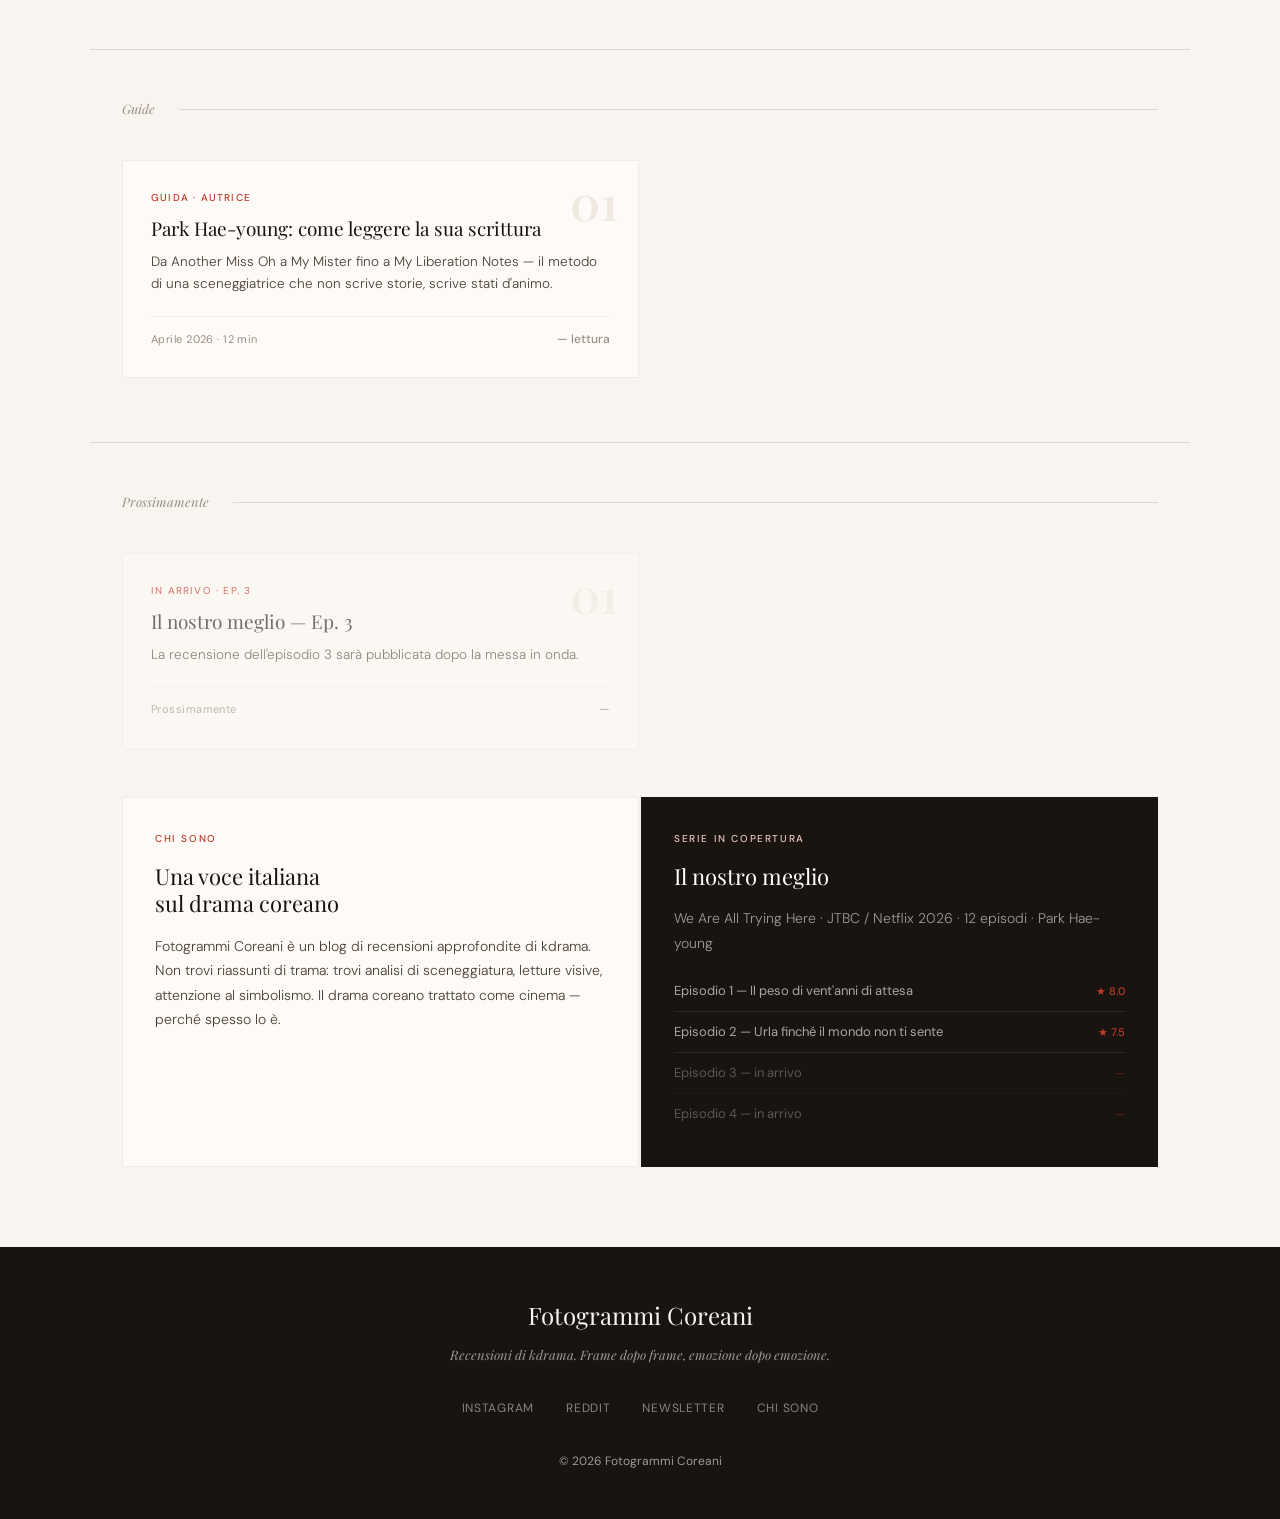
==== commit 7550aacf: "update homepage" ====
--- a/index.html
+++ b/index.html
@@ -737,10 +737,10 @@
       <div class="hero-featured-overlay">
         <div class="featured-pill">★ Ultima recensione</div>
         <div class="featured-series">Il nostro meglio · Ep. 2 · JTBC / Netflix 2026</div>
-        <h2 class="featured-ep-title">Tutto ciò che non diciamo</h2>
+        <h2 class="featured-ep-title">Urla finché il mondo non ti sente</h2>
         <div class="featured-meta">
           Park Hae-young · Cha Young-hoon
-          <span class="featured-score-badge">9.2</span>
+          <span class="featured-score-badge">7.5</span>
         </div>
         <span class="featured-read-link">
           Leggi la recensione
@@ -762,8 +762,8 @@
       <div class="strip-label"><strong>Serie in corso</strong>Il nostro meglio · 2026</div>
     </div>
     <div class="strip-cell">
-      <div class="strip-num">9.2</div>
-      <div class="strip-label"><strong>Voto più alto</strong>Il nostro meglio, ep. 2</div>
+      <div class="strip-num">8.0</div>
+      <div class="strip-label"><strong>Voto più alto</strong>Il nostro meglio, ep. 1</div>
     </div>
   </div>
 
@@ -787,25 +787,25 @@
          ">
     </div>
     <div class="card-content">
-      <span class="card-num">01</span>
+      <span class="card-num">02</span>
       <p class="card-tag">Recensione · Ep. 2</p>
-      <h2 class="card-title">Il nostro meglio — Tutto ciò che non diciamo</h2>
+      <h2 class="card-title">Il nostro meglio — Urla finché il mondo non ti sente</h2>
       <p class="card-excerpt">Park Hae-young scrive come se stesse traducendo il silenzio. L'orologio di emotion tracking, il passaggio a livello, il nome urlato da una scogliera — questo episodio è un saggio sul dolore non detto.</p>
       <div class="card-footer">
         <span class="card-meta">Maggio 2026 · 8 min</span>
-        <span class="card-score">9.2</span>
+        <span class="card-score">7.5</span>
       </div>
     </div>
   </a>
 
   <!-- card piccola: ep. 1 -->
   <a href="recensioni/il-nostro-meglio/ep1.html" class="card">
-    <span class="card-num">02</span>
+    <span class="card-num">01</span>
     <p class="card-tag">Recensione · Ep. 1</p>
     <h2 class="card-title">Il nostro meglio — Il peso di vent'anni di attesa</h2>
     <p class="card-excerpt">Un drama che inizia con un uomo che urla. Non per rabbia — per esistere. Il pilot stabilisce il tono con chirurgica precisione.</p>
     <div class="card-footer">
-      <span class="card-meta">Aprile 2026 · 6 min</span>
+      <span class="card-meta">Aprile 2026 · 8 min</span>
       <span class="card-score">9.0</span>
     </div>
   </a>
@@ -825,7 +825,7 @@
     <h2 class="card-title">Once We Were Us — Una perdita che non ha nome</h2>
     <p class="card-excerpt">Un film sul tempo, sulla memoria e su ciò che resta quando due persone smettono di guardare nella stessa direzione.</p>
     <div class="card-footer">
-      <span class="card-meta">2025 · Film</span>
+      <span class="card-meta">16 Maggio 2025 · 10 min</span>
       <span class="card-score">8.0</span>
     </div>
   </a>
@@ -888,8 +888,8 @@
     <h2 class="aside-title" style="color:#fff;">Il nostro meglio</h2>
     <p class="aside-text">We Are All Trying Here · JTBC / Netflix 2026 · 12 episodi · Park Hae-young</p>
     <ul class="aside-series-list">
-      <li>Episodio 1 — Il peso di vent'anni di attesa <span class="aside-series-ep">★ 9.0</span></li>
-      <li>Episodio 2 — Tutto ciò che non diciamo <span class="aside-series-ep">★ 9.2</span></li>
+      <li>Episodio 1 — Il peso di vent'anni di attesa <span class="aside-series-ep">★ 8.0</span></li>
+      <li>Episodio 2 — Urla finché il mondo non ti sente <span class="aside-series-ep">★ 7.5</span></li>
       <li style="opacity:0.45;">Episodio 3 — in arrivo <span class="aside-series-ep">—</span></li>
       <li style="opacity:0.45;">Episodio 4 — in arrivo <span class="aside-series-ep">—</span></li>
     </ul>
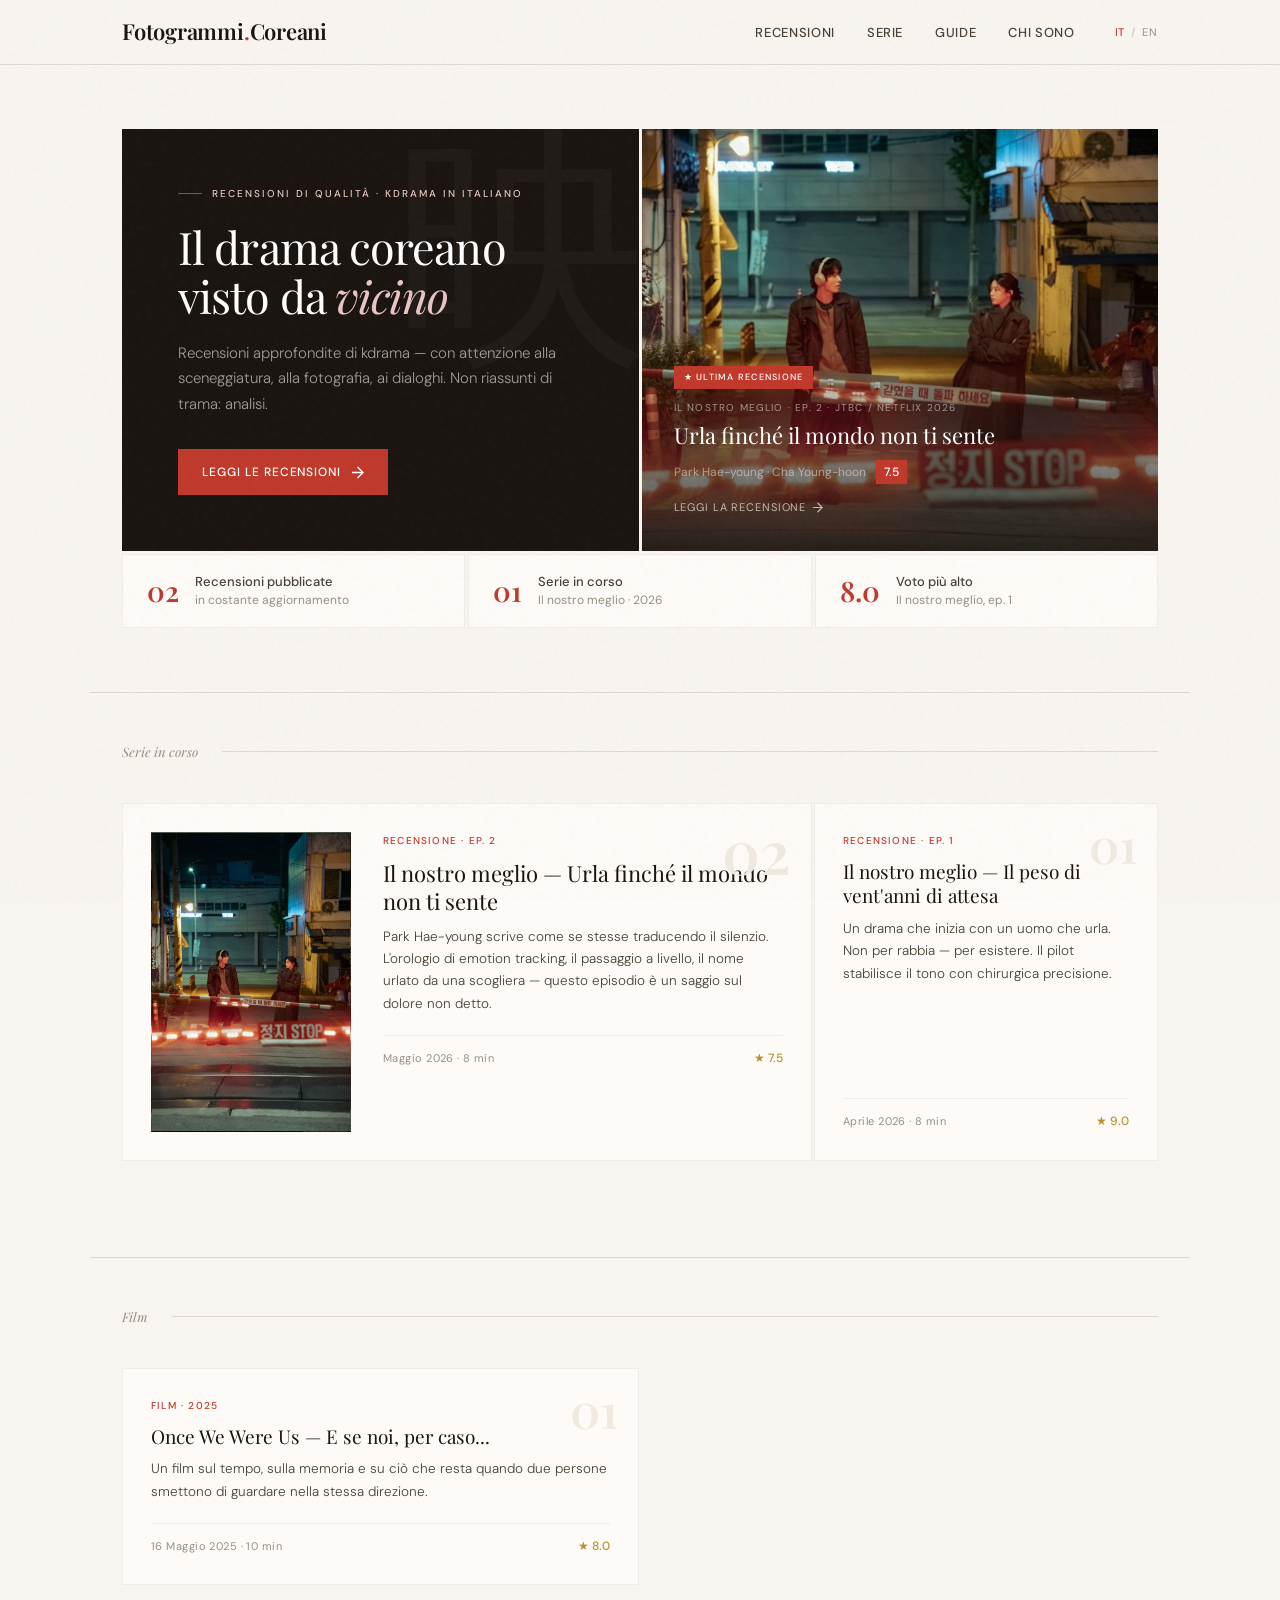
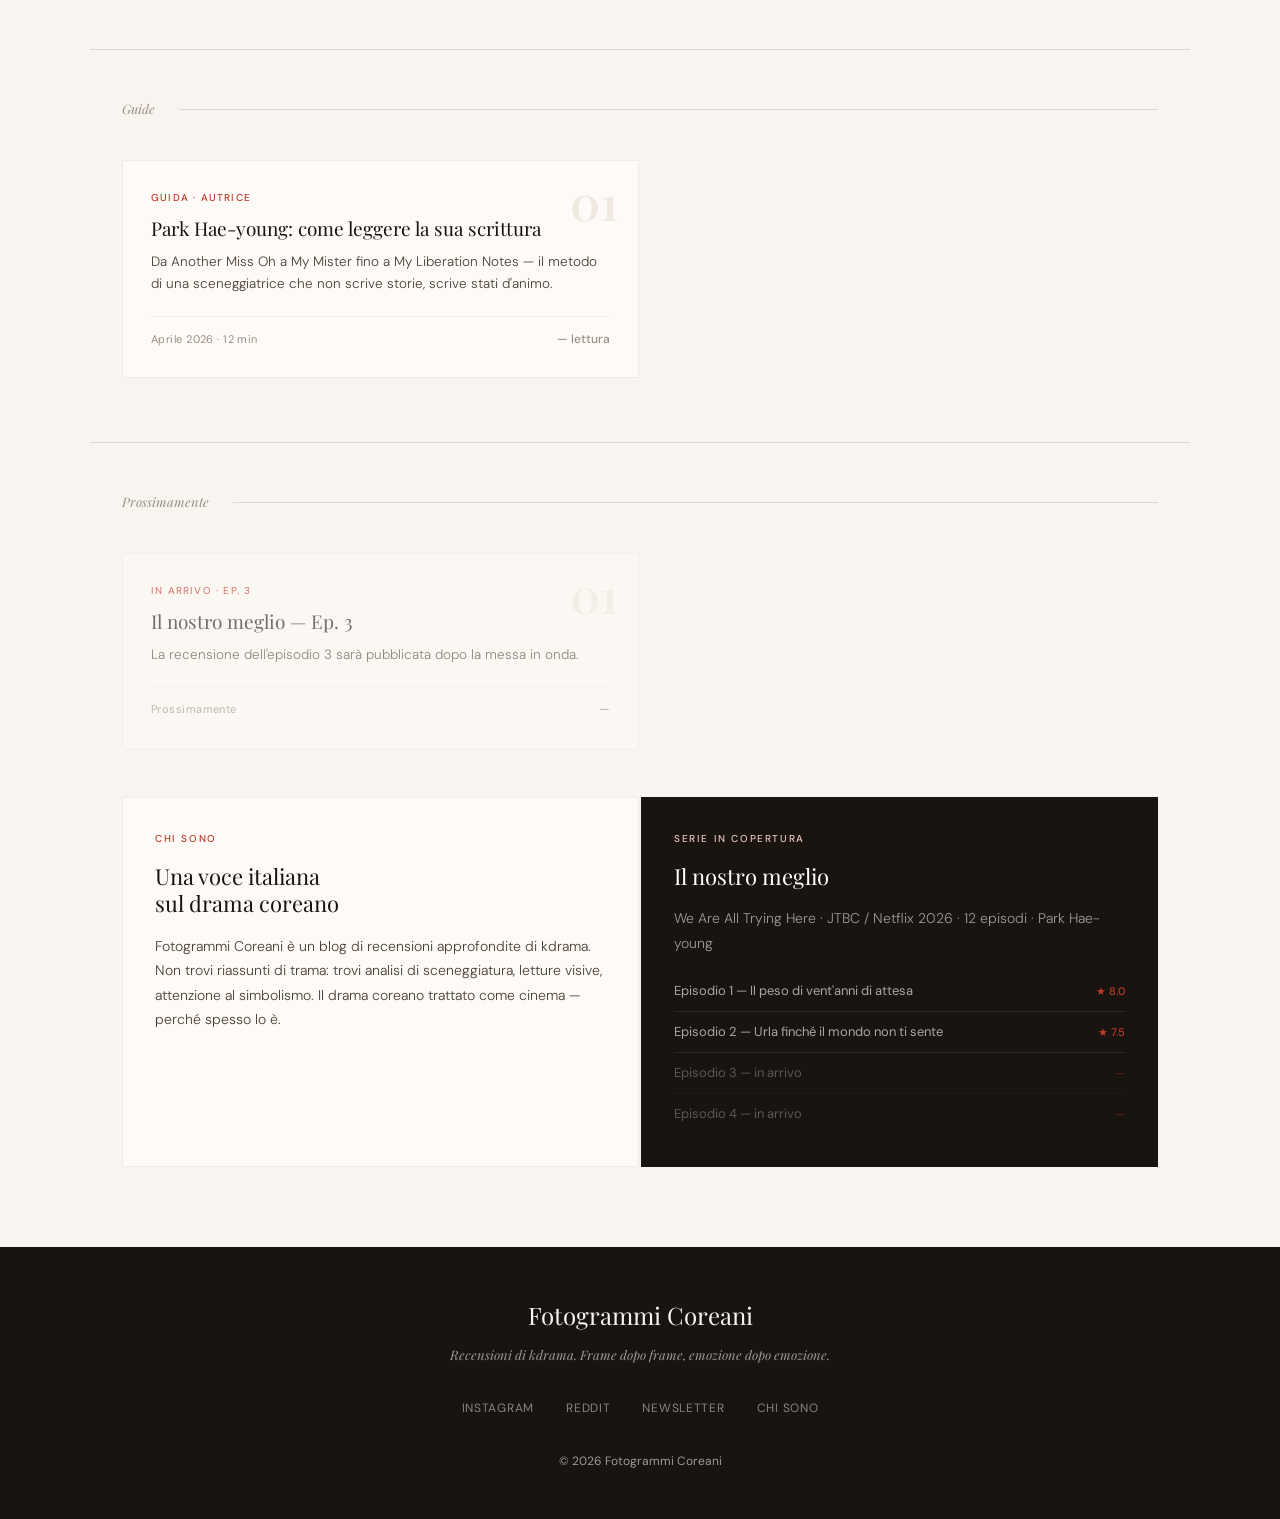
==== commit a8be64fa: "update homepage" ====
--- a/index.html
+++ b/index.html
@@ -822,7 +822,7 @@
   <a href="once-we-were-us.html" class="card">
     <span class="card-num">01</span>
     <p class="card-tag">Film · 2025</p>
-    <h2 class="card-title">Once We Were Us — Una perdita che non ha nome</h2>
+    <h2 class="card-title">Once We Were Us — E se noi, per caso...</h2>
     <p class="card-excerpt">Un film sul tempo, sulla memoria e su ciò che resta quando due persone smettono di guardare nella stessa direzione.</p>
     <div class="card-footer">
       <span class="card-meta">16 Maggio 2025 · 10 min</span>
